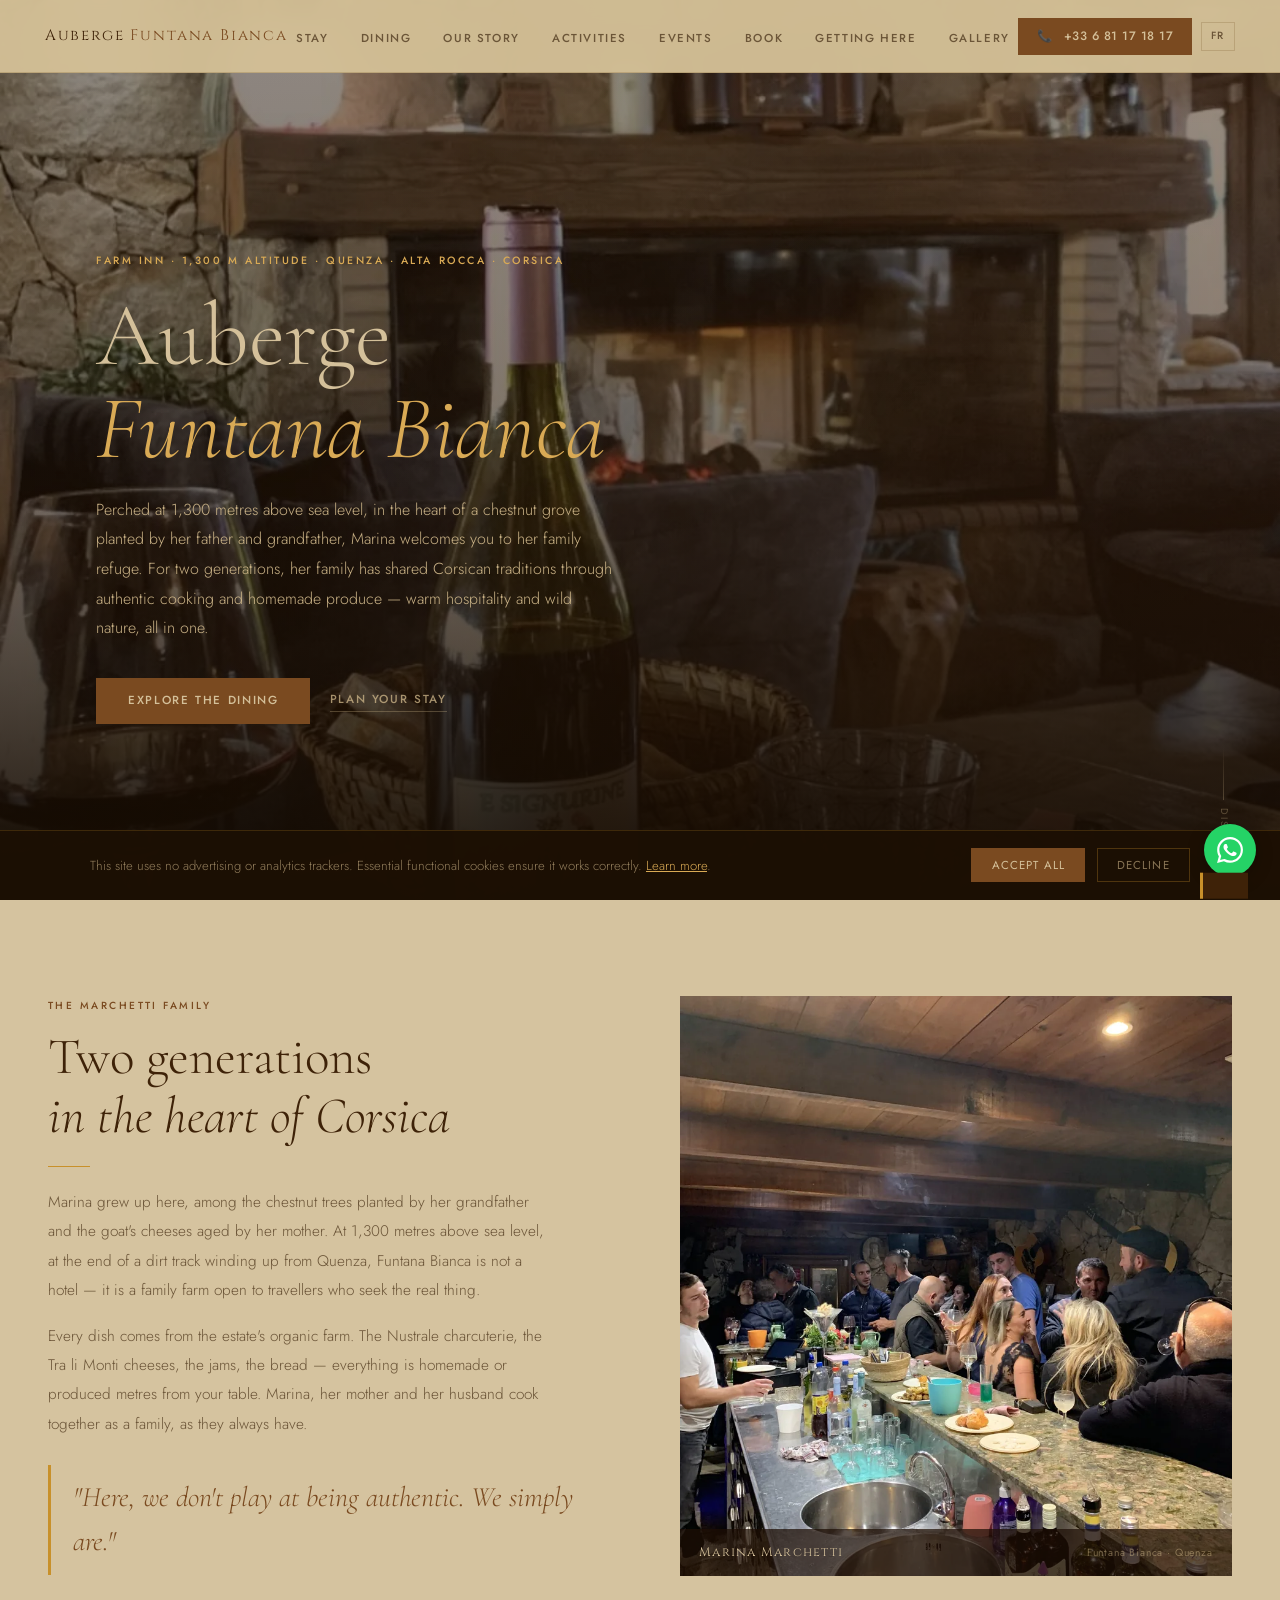
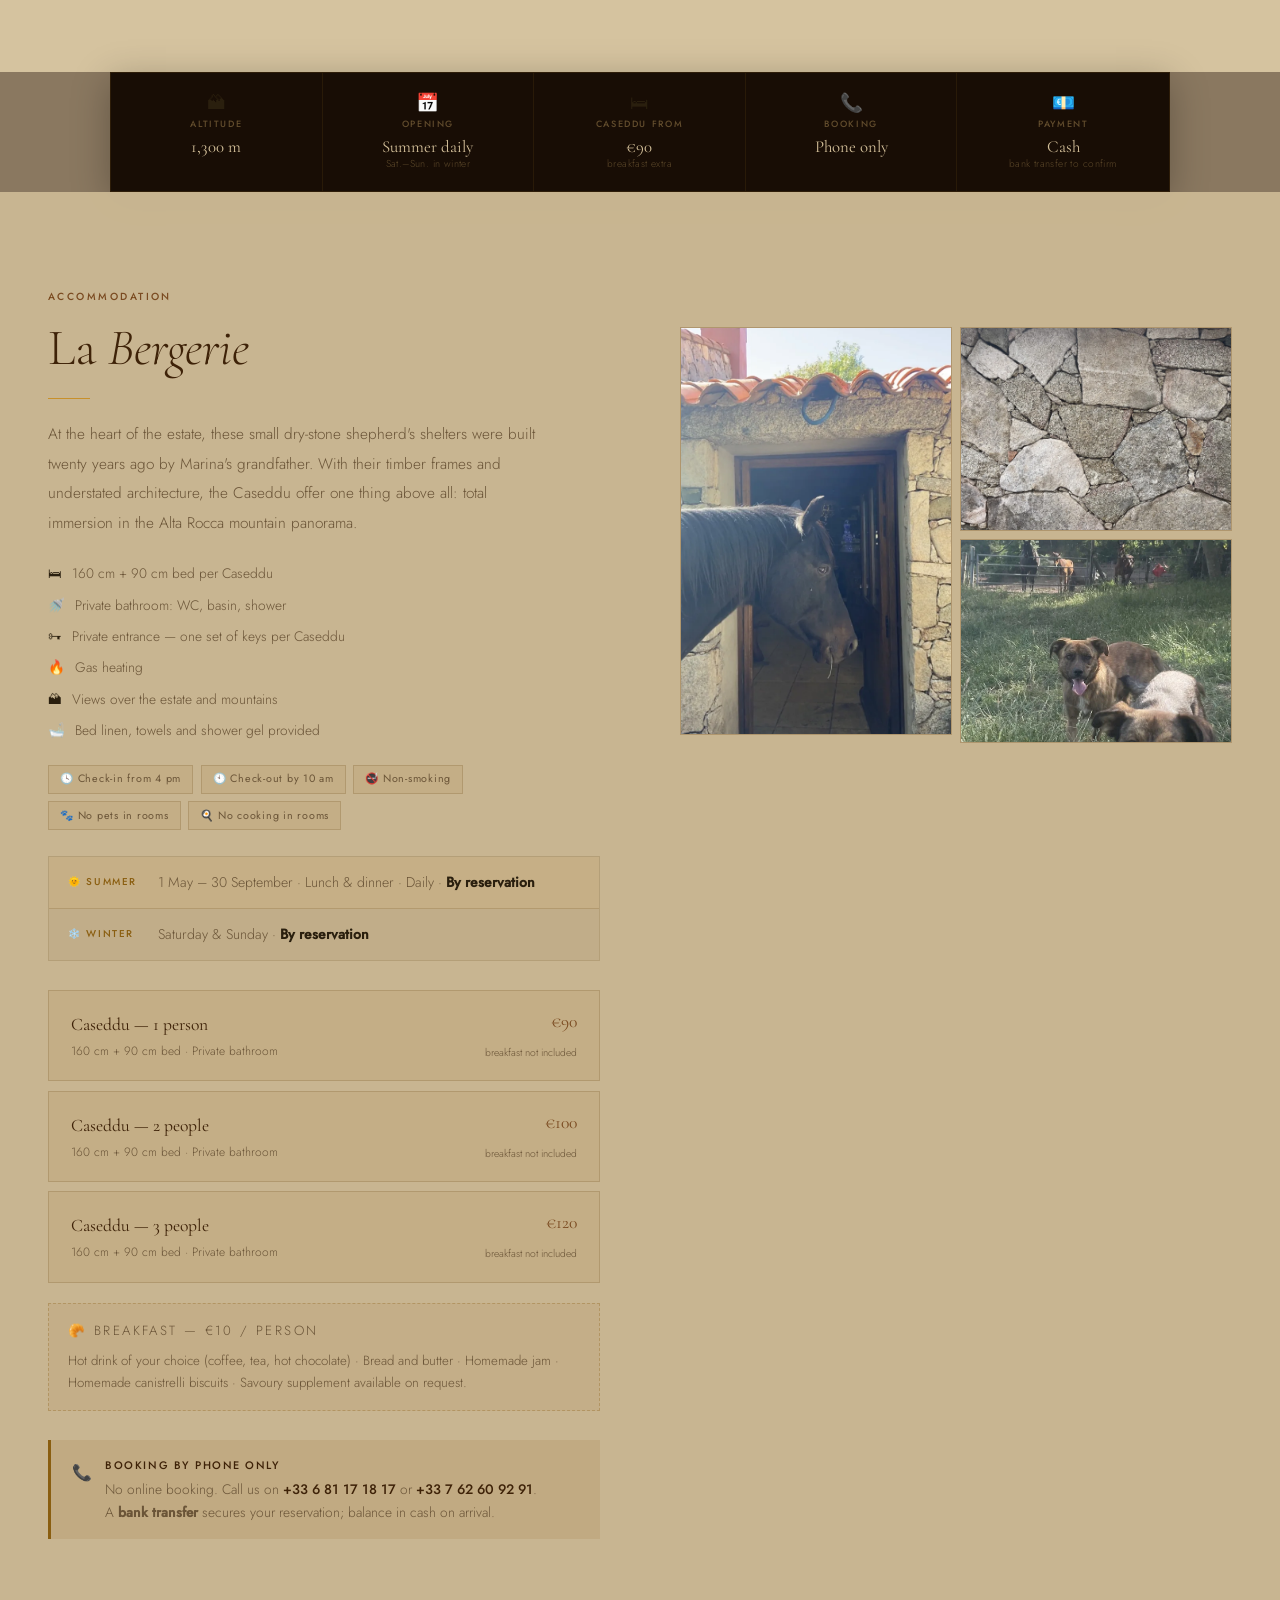
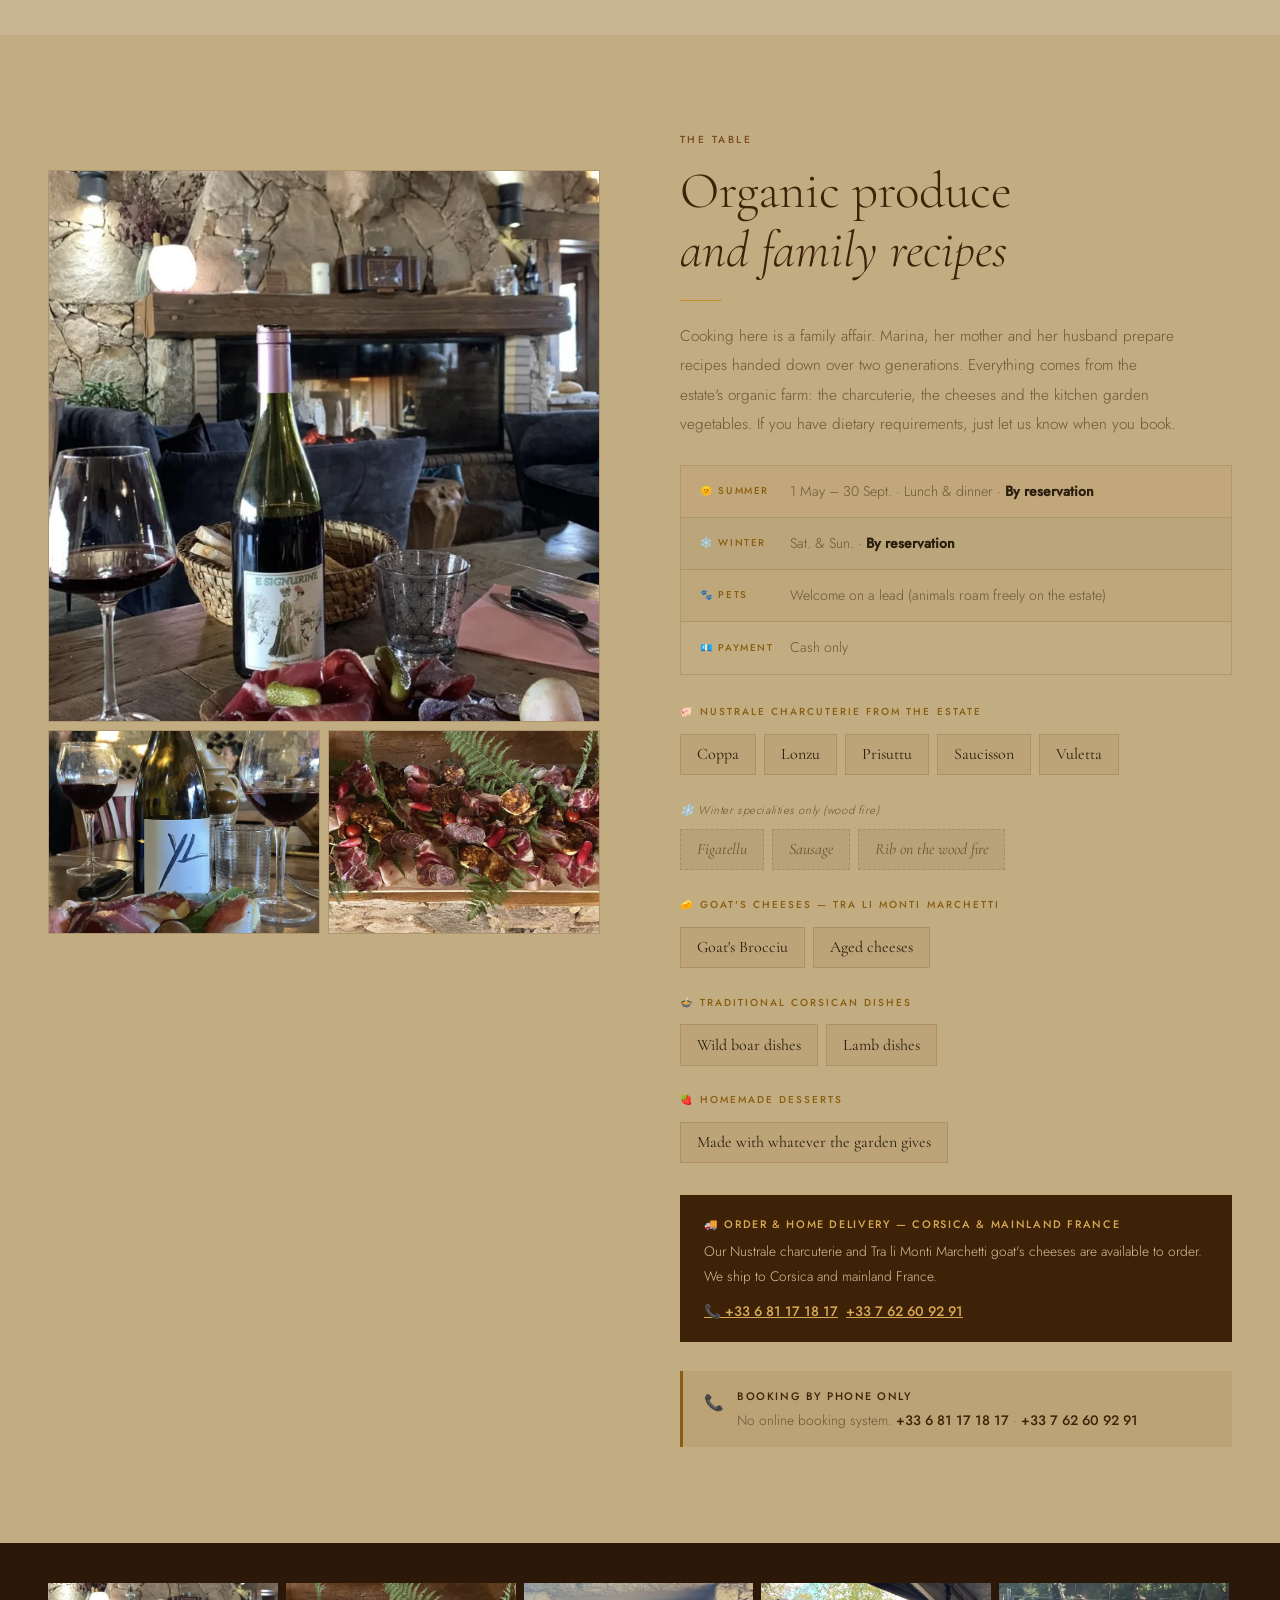
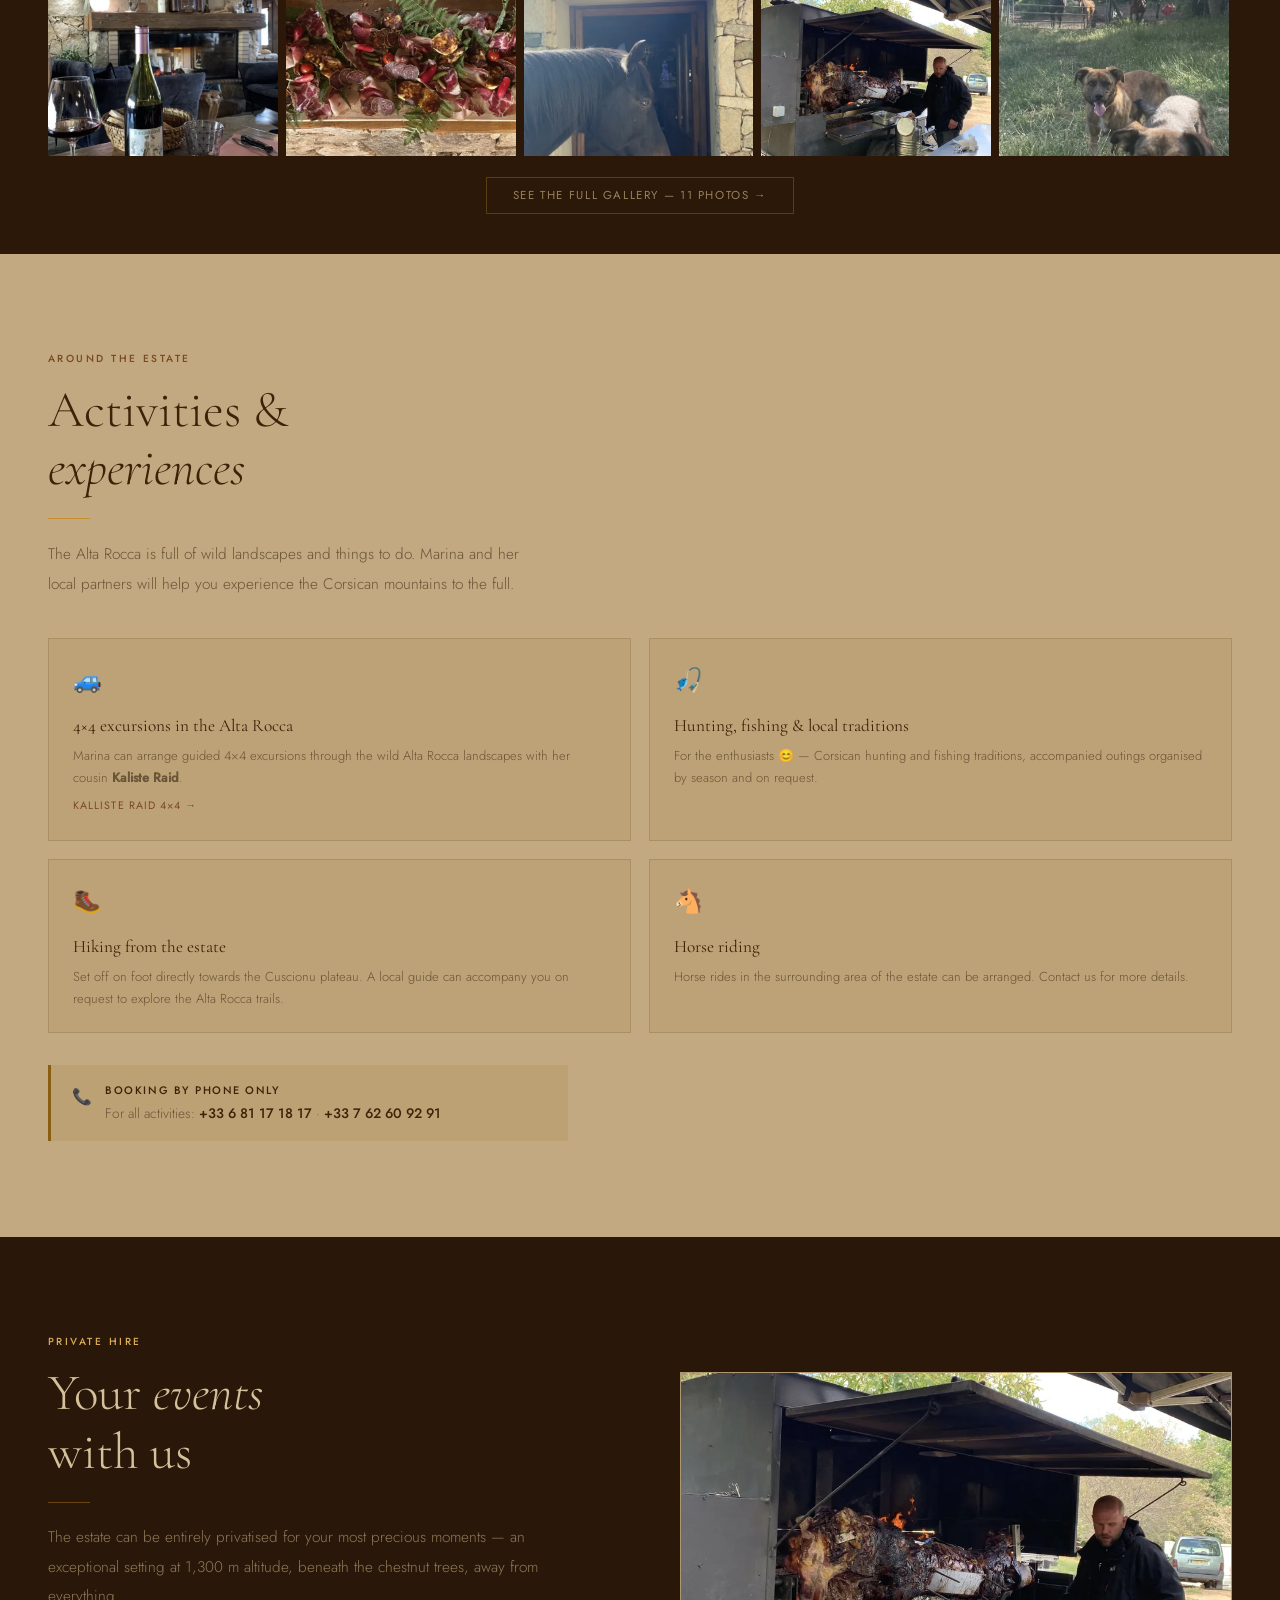
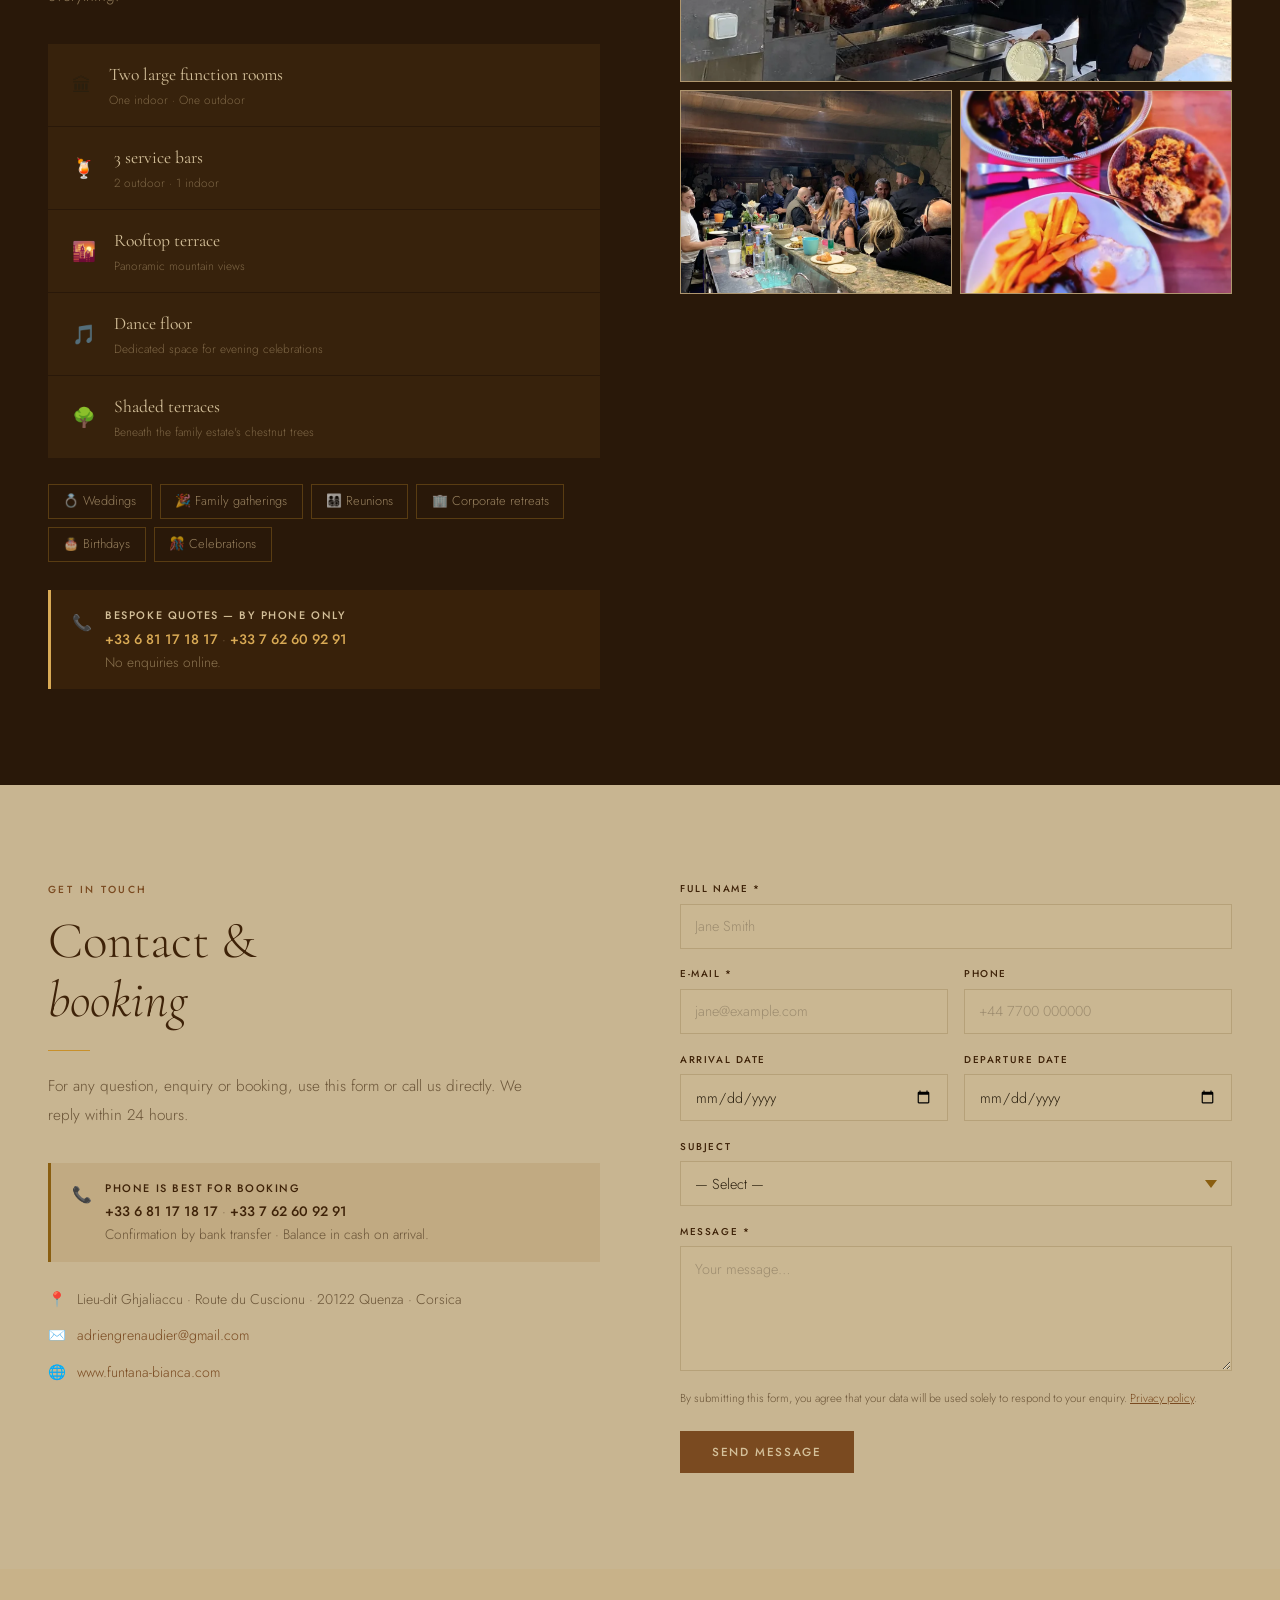
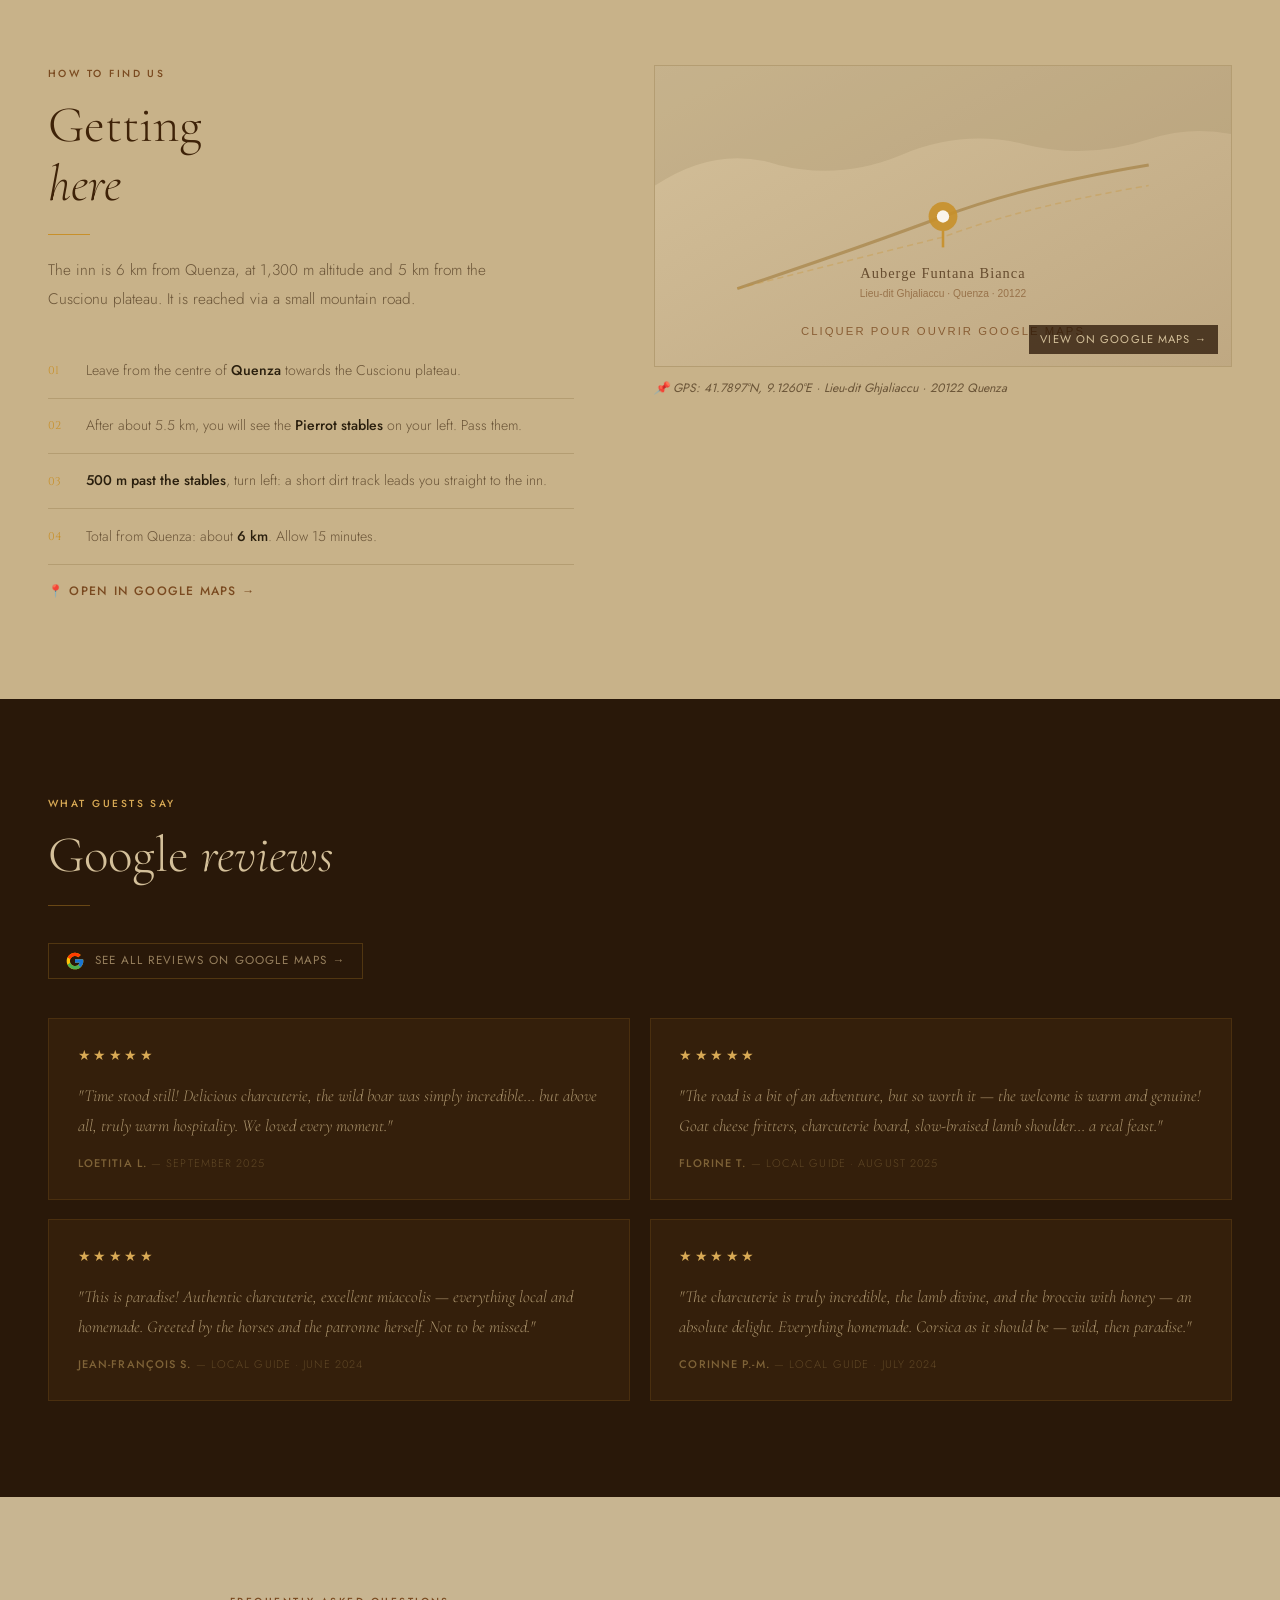
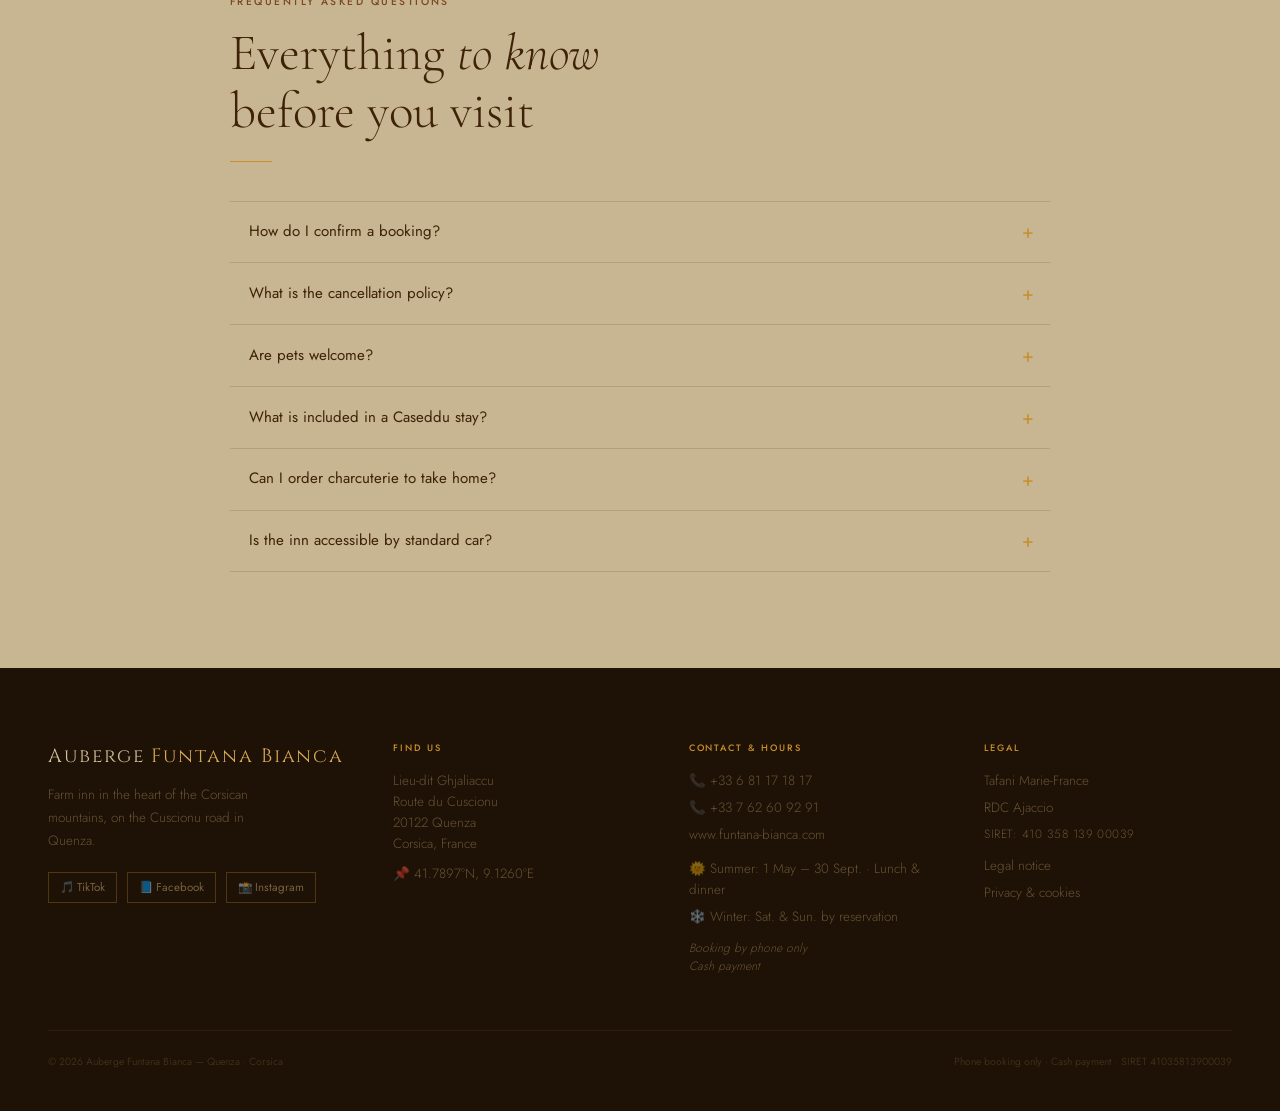
==== en/index.html @ c4e2faea "Add English version of the site (/en/) with lang switcher and hreflang - Create en/index.html: full " ====
<!DOCTYPE html>
<html lang="en">
<head>
  <meta charset="UTF-8">
  <meta name="viewport" content="width=device-width, initial-scale=1.0">

  <title>Auberge Funtana Bianca — Farm Inn in Quenza, Corsica (Alta Rocca)</title>
  <meta name="description" content="Funtana Bianca farm inn in Quenza, southern Corsica. Guest rooms (Caseddu) at 1,300 m altitude, traditional Corsican family dining, Nustrale charcuterie, goat's milk cheeses, private events. Book: +33 6 81 17 18 17.">
  <meta name="robots" content="index, follow">
  <link rel="canonical" href="https://www.funtana-bianca.com/en/">

  <link rel="alternate" hreflang="fr" href="https://www.funtana-bianca.com/">
  <link rel="alternate" hreflang="en" href="https://www.funtana-bianca.com/en/">
  <link rel="alternate" hreflang="x-default" href="https://www.funtana-bianca.com/">

  <meta property="og:type" content="website">
  <meta property="og:url" content="https://www.funtana-bianca.com/en/">
  <meta property="og:title" content="Auberge Funtana Bianca — Farm Inn in Quenza, Corsica">
  <meta property="og:description" content="At 1,300 m altitude, in the heart of the Alta Rocca. Family dining, Caseddu rooms, Nustrale charcuterie, private events.">
  <meta property="og:image" content="https://www.funtana-bianca.com/assets/img/og-image.webp">
  <meta property="og:locale" content="en_GB">
  <meta property="og:site_name" content="Auberge Funtana Bianca">

  <meta name="twitter:card" content="summary_large_image">
  <meta name="twitter:title" content="Auberge Funtana Bianca — Farm Inn in Quenza, Corsica">
  <meta name="twitter:description" content="At 1,300 m altitude, in the heart of the Alta Rocca. Family dining, Caseddu rooms, Nustrale charcuterie, private events.">
  <meta name="twitter:image" content="https://www.funtana-bianca.com/assets/img/og-image.webp">

  <link rel="icon" type="image/svg+xml" href="../favicon.svg">
  <link rel="stylesheet" href="../css/style.css">

  <script type="application/ld+json">
  {
    "@context": "https://schema.org",
    "@type": ["FoodEstablishment", "LodgingBusiness"],
    "name": "Auberge Funtana Bianca",
    "alternateName": "Funtana Bianca Farm Inn",
    "description": "Family farm inn at 1,300 m altitude in the heart of the Alta Rocca chestnut forest in Corsica. Guest rooms (Caseddu), traditional Corsican dining, Nustrale charcuterie and goat's milk cheeses, private events.",
    "url": "https://www.funtana-bianca.com",
    "telephone": "+33681171817",
    "address": {
      "@type": "PostalAddress",
      "streetAddress": "Lieu-dit Ghjaliaccu, Route du Cuscionu",
      "addressLocality": "Quenza",
      "postalCode": "20122",
      "addressRegion": "Corse-du-Sud",
      "addressCountry": "FR"
    },
    "geo": {
      "@type": "GeoCoordinates",
      "latitude": 41.789676,
      "longitude": 9.126039
    },
    "openingHoursSpecification": [
      {
        "@type": "OpeningHoursSpecification",
        "dayOfWeek": ["Monday","Tuesday","Wednesday","Thursday","Friday","Saturday","Sunday"],
        "validFrom": "2026-05-01",
        "validThrough": "2026-09-30",
        "opens": "12:00",
        "closes": "22:00"
      },
      {
        "@type": "OpeningHoursSpecification",
        "dayOfWeek": ["Saturday","Sunday"],
        "validFrom": "2026-10-01",
        "validThrough": "2027-04-30",
        "opens": "12:00",
        "closes": "22:00"
      }
    ],
    "servesCuisine": "Traditional Corsican cuisine",
    "priceRange": "€€",
    "currenciesAccepted": "EUR",
    "paymentAccepted": "Cash",
    "sameAs": [
      "https://www.facebook.com/auberge.funtanabianca.7",
      "https://www.instagram.com/polimarinamarchetti",
      "https://www.tiktok.com/@petiteblind"
    ]
  }
  </script>
</head>
<body>

<!-- ════ COOKIE BANNER ════ -->
<div id="cookie-banner" class="cookie-banner" role="dialog" aria-label="Cookie settings" aria-live="polite">
  <div class="cookie-inner">
    <p class="cookie-text">This site uses no advertising or analytics trackers. Essential functional cookies ensure it works correctly. <a href="../confidentialite.html">Learn more</a>.</p>
    <div class="cookie-btns">
      <button class="cookie-btn-accept" onclick="cookieConsent('accept')">Accept all</button>
      <button class="cookie-btn-refuse" onclick="cookieConsent('refuse')">Decline</button>
    </div>
  </div>
</div>

<!-- ════ NAV ════ -->
<nav id="main-nav">
  <a href="#" class="nav-logo">Auberge <span>Funtana Bianca</span></a>
  <ul class="nav-links" id="nav-menu">
    <li><a href="#bergerie">Stay</a></li>
    <li><a href="#restauration">Dining</a></li>
    <li><a href="#histoire">Our Story</a></li>
    <li><a href="#services">Activities</a></li>
    <li><a href="#evenements">Events</a></li>
    <li><a href="#reservation">Book</a></li>
    <li><a href="#acces">Getting Here</a></li>
    <li><a href="#" onclick="openGalerie();return false;" id="nav-galerie-link">Gallery</a></li>
  </ul>
  <a href="tel:+33681171817" class="nav-phone">📞&nbsp;<span class="nav-phone-num">+33 6 81 17 18 17</span></a>
  <a href="/" class="nav-lang" lang="fr">FR</a>
  <button class="nav-burger" id="nav-burger" aria-label="Menu" aria-expanded="false" aria-controls="nav-menu">
    <span></span><span></span><span></span>
  </button>
</nav>

<!-- ════ HERO ════ -->
<section class="hero" id="hero">
  <div class="hero-bg">
    <img src="../assets/img/hero.webp"
         alt="Auberge Funtana Bianca — Alta Rocca mountain view, Quenza, Corsica"
         width="1920" height="1080" loading="eager" fetchpriority="high">
  </div>
  <div class="hero-overlay"></div>
  <div class="hero-content">
    <p class="hero-tag">Farm Inn · 1,300 m altitude · Quenza · Alta Rocca · Corsica</p>
    <h1 class="hero-title">Auberge<br><em>Funtana Bianca</em></h1>
    <p class="hero-sub">Perched at 1,300 metres above sea level, in the heart of a chestnut grove planted by her father and grandfather, Marina welcomes you to her family refuge. For two generations, her family has shared Corsican traditions through authentic cooking and homemade produce — warm hospitality and wild nature, all in one.</p>
    <div class="hero-actions">
      <a href="#restauration" class="btn-primary">Explore the dining</a>
      <a href="#bergerie" class="btn-ghost">Plan your stay</a>
    </div>
  </div>
  <div class="hero-scroll">Discover</div>
</section>

<!-- ════ HISTOIRE ════ -->
<section id="histoire">
  <div class="histoire-inner reveal">
    <div class="histoire-text">
      <p class="section-eyebrow">The Marchetti Family</p>
      <h2 class="section-title">Two generations<br><em>in the heart of Corsica</em></h2>
      <div class="divider"></div>
      <p class="section-body">Marina grew up here, among the chestnut trees planted by her grandfather and the goat's cheeses aged by her mother. At 1,300 metres above sea level, at the end of a dirt track winding up from Quenza, Funtana Bianca is not a hotel — it is a family farm open to travellers who seek the real thing.</p>
      <p class="section-body" style="margin-top:1rem;">Every dish comes from the estate's organic farm. The Nustrale charcuterie, the Tra li Monti cheeses, the jams, the bread — everything is homemade or produced metres from your table. Marina, her mother and her husband cook together as a family, as they always have.</p>
      <blockquote class="histoire-quote">
        "Here, we don't play at being authentic. We simply are."
      </blockquote>
    </div>
    <div class="histoire-img reveal" style="transition-delay:0.14s">
      <img src="../assets/img/evenements-2.webp"
           alt="Marina and the team at Funtana Bianca — family farm inn in Quenza, Corsica"
           width="560" height="640" loading="lazy">
      <div class="histoire-img-label">
        <span>Marina Marchetti</span>
        <small>Funtana Bianca · Quenza</small>
      </div>
    </div>
  </div>
</section>

<!-- INFO BAR -->
<div class="info-bar" role="region" aria-label="Key information">
  <div class="info-bar-item">
    <span class="ib-icon">🏔</span>
    <span class="ib-label">Altitude</span>
    <span class="ib-value">1,300 m</span>
  </div>
  <div class="info-bar-item">
    <span class="ib-icon">📅</span>
    <span class="ib-label">Opening</span>
    <span class="ib-value">Summer daily<small>Sat.–Sun. in winter</small></span>
  </div>
  <div class="info-bar-item">
    <span class="ib-icon">🛏</span>
    <span class="ib-label">Caseddu from</span>
    <span class="ib-value">€90<small>breakfast extra</small></span>
  </div>
  <div class="info-bar-item">
    <span class="ib-icon">📞</span>
    <span class="ib-label">Booking</span>
    <span class="ib-value">Phone only</span>
  </div>
  <div class="info-bar-item">
    <span class="ib-icon">💶</span>
    <span class="ib-label">Payment</span>
    <span class="ib-value">Cash<small>bank transfer to confirm</small></span>
  </div>
</div>

<!-- ════ BERGERIE ════ -->
<section id="bergerie">
  <div class="split">
    <div class="reveal">
      <p class="section-eyebrow">Accommodation</p>
      <h2 class="section-title">La <em>Bergerie</em></h2>
      <div class="divider"></div>
      <p class="section-body">At the heart of the estate, these small dry-stone shepherd's shelters were built twenty years ago by Marina's grandfather. With their timber frames and understated architecture, the Caseddu offer one thing above all: total immersion in the Alta Rocca mountain panorama.</p>

      <div class="infos-ch">
        <div class="ic-row"><span class="ic-ico">🛏</span><span class="ic-txt">160 cm + 90 cm bed per Caseddu</span></div>
        <div class="ic-row"><span class="ic-ico">🚿</span><span class="ic-txt">Private bathroom: WC, basin, shower</span></div>
        <div class="ic-row"><span class="ic-ico">🗝</span><span class="ic-txt">Private entrance — one set of keys per Caseddu</span></div>
        <div class="ic-row"><span class="ic-ico">🔥</span><span class="ic-txt">Gas heating</span></div>
        <div class="ic-row"><span class="ic-ico">🏔</span><span class="ic-txt">Views over the estate and mountains</span></div>
        <div class="ic-row"><span class="ic-ico">🛁</span><span class="ic-txt">Bed linen, towels and shower gel provided</span></div>
      </div>

      <div class="rules">
        <span class="rule-tag">🕓 Check-in from 4 pm</span>
        <span class="rule-tag">🕙 Check-out by 10 am</span>
        <span class="rule-tag">🚭 Non-smoking</span>
        <span class="rule-tag">🐾 No pets in rooms</span>
        <span class="rule-tag">🍳 No cooking in rooms</span>
      </div>

      <div class="horaires-box">
        <div class="horaires-row h-ete">
          <span class="horaires-saison">🌞 Summer</span>
          <span class="horaires-detail">1 May – 30 September · Lunch &amp; dinner · Daily · <strong style="color:var(--text)">By reservation</strong></span>
        </div>
        <div class="horaires-row h-hiv">
          <span class="horaires-saison">❄️ Winter</span>
          <span class="horaires-detail">Saturday &amp; Sunday · <strong style="color:var(--text)">By reservation</strong></span>
        </div>
      </div>

      <div class="room-list">
        <div class="room-card">
          <div><p class="room-name">Caseddu — 1 person</p><p class="room-desc">160 cm + 90 cm bed · Private bathroom</p></div>
          <div class="room-price"><strong>€90</strong><small>breakfast not included</small></div>
        </div>
        <div class="room-card">
          <div><p class="room-name">Caseddu — 2 people</p><p class="room-desc">160 cm + 90 cm bed · Private bathroom</p></div>
          <div class="room-price"><strong>€100</strong><small>breakfast not included</small></div>
        </div>
        <div class="room-card">
          <div><p class="room-name">Caseddu — 3 people</p><p class="room-desc">160 cm + 90 cm bed · Private bathroom</p></div>
          <div class="room-price"><strong>€120</strong><small>breakfast not included</small></div>
        </div>
      </div>

      <div class="ptit-dej">
        <p class="ptit-dej-title">🥐 Breakfast — €10 / person</p>
        <p>Hot drink of your choice (coffee, tea, hot chocolate) · Bread and butter · Homemade jam · Homemade canistrelli biscuits · Savoury supplement available on request.</p>
      </div>

      <div class="phone-note">
        <div class="pn-ico">📞</div>
        <div>
          <p class="pn-title">Booking by phone only</p>
          <p class="pn-sub">No online booking. Call us on <a href="tel:+33681171817">+33 6 81 17 18 17</a> or <a href="tel:+33762609291">+33 7 62 60 92 91</a>.<br>A <strong>bank transfer</strong> secures your reservation; balance in cash on arrival.</p>
        </div>
      </div>
    </div>

    <div class="reveal" style="transition-delay:0.14s">
      <div class="photo-grid pg2">
        <div class="photo-slot tall" style="grid-row:span 2">
          <img src="../assets/img/bergerie-1.webp"
               alt="Caseddu — dry-stone shepherd's shelter at Auberge Funtana Bianca, Quenza"
               width="400" height="600" loading="lazy">
        </div>
        <div class="photo-slot">
          <img src="../assets/img/bergerie-2.webp"
               alt="Caseddu interior — room with mountain views, Funtana Bianca"
               width="400" height="300" loading="lazy">
        </div>
        <div class="photo-slot">
          <img src="../assets/img/bergerie-3.webp"
               alt="Alta Rocca panoramic view from the bergerie terrace"
               width="400" height="300" loading="lazy">
        </div>
      </div>
    </div>
  </div>
</section>

<!-- ════ RESTAURATION ════ -->
<section id="restauration">
  <div class="split">
    <div class="reveal">
      <div class="photo-grid pg2">
        <div class="photo-slot sq" style="grid-column:1/-1;">
          <img src="../assets/img/restauration-1.webp"
               alt="Table set on the terrace — Auberge Funtana Bianca, Quenza, Corsica"
               width="800" height="800" loading="lazy">
        </div>
        <div class="photo-slot">
          <img src="../assets/img/restauration-2.webp"
               alt="Traditional Corsican dish prepared by Marina — Funtana Bianca"
               width="400" height="300" loading="lazy">
        </div>
        <div class="photo-slot">
          <img src="../assets/img/restauration-3.webp"
               alt="Nustrale charcuterie and Tra li Monti Marchetti goat's cheeses"
               width="400" height="300" loading="lazy">
        </div>
      </div>
    </div>

    <div class="reveal" style="transition-delay:0.14s">
      <p class="section-eyebrow">The Table</p>
      <h2 class="section-title">Organic produce<br><em>and family recipes</em></h2>
      <div class="divider"></div>
      <p class="section-body">Cooking here is a family affair. Marina, her mother and her husband prepare recipes handed down over two generations. Everything comes from the estate's organic farm: the charcuterie, the cheeses and the kitchen garden vegetables. If you have dietary requirements, just let us know when you book.</p>

      <div class="horaires-box" style="margin-top:1.6rem;">
        <div class="horaires-row h-ete">
          <span class="horaires-saison">🌞 Summer</span>
          <span class="horaires-detail">1 May – 30 Sept. · Lunch &amp; dinner · <strong style="color:var(--text)">By reservation</strong></span>
        </div>
        <div class="horaires-row h-hiv">
          <span class="horaires-saison">❄️ Winter</span>
          <span class="horaires-detail">Sat. &amp; Sun. · <strong style="color:var(--text)">By reservation</strong></span>
        </div>
        <div class="horaires-row h-anim">
          <span class="horaires-saison">🐾 Pets</span>
          <span class="horaires-detail">Welcome on a lead (animals roam freely on the estate)</span>
        </div>
        <div class="horaires-row">
          <span class="horaires-saison">💶 Payment</span>
          <span class="horaires-detail">Cash only</span>
        </div>
      </div>

      <div class="pelmel">
        <p class="pelmel-title">🐖 Nustrale charcuterie from the estate</p>
        <div class="pelmel-tags">
          <span class="ptag">Coppa</span><span class="ptag">Lonzu</span><span class="ptag">Prisuttu</span><span class="ptag">Saucisson</span><span class="ptag">Vuletta</span>
        </div>
        <p class="winter-note">❄️ Winter specialities only (wood fire)</p>
        <div class="pelmel-tags">
          <span class="ptag winter">Figatellu</span><span class="ptag winter">Sausage</span><span class="ptag winter">Rib on the wood fire</span>
        </div>
        <p class="pelmel-title">🧀 Goat's cheeses — Tra li Monti Marchetti</p>
        <div class="pelmel-tags">
          <span class="ptag">Goat's Brocciu</span><span class="ptag">Aged cheeses</span>
        </div>
        <p class="pelmel-title">🍲 Traditional Corsican dishes</p>
        <div class="pelmel-tags">
          <span class="ptag">Wild boar dishes</span><span class="ptag">Lamb dishes</span>
        </div>
        <p class="pelmel-title">🍓 Homemade desserts</p>
        <div class="pelmel-tags">
          <span class="ptag">Made with whatever the garden gives</span>
        </div>
      </div>

      <div class="commande-box">
        <strong>🚚 Order &amp; home delivery — Corsica &amp; mainland France</strong>
        <p>Our Nustrale charcuterie and Tra li Monti Marchetti goat's cheeses are available to order. We ship to Corsica and mainland France.</p>
        <p style="margin-top:0.7rem;"><a href="tel:+33681171817" style="color:var(--ocre-light);font-weight:500;">📞 +33 6 81 17 18 17</a>&nbsp;&nbsp;<a href="tel:+33762609291" style="color:var(--ocre-light);font-weight:500;">+33 7 62 60 92 91</a></p>
      </div>

      <div class="phone-note">
        <div class="pn-ico">📞</div>
        <div>
          <p class="pn-title">Booking by phone only</p>
          <p class="pn-sub">No online booking system. <a href="tel:+33681171817">+33 6 81 17 18 17</a> · <a href="tel:+33762609291">+33 7 62 60 92 91</a></p>
        </div>
      </div>
    </div>
  </div>
</section>

<!-- ════ GALERIE STRIP ════ -->
<div class="galerie-strip-wrap reveal">
  <div class="galerie-strip" id="galerie-strip">
    <div class="gs-item" onclick="openGalerieAt(0)"><img src="../assets/img/galerie/gal-01.webp" alt="Corsican charcuterie and red wine by the fireplace" loading="lazy"></div>
    <div class="gs-item" onclick="openGalerieAt(4)"><img src="../assets/img/galerie/gal-05.webp" alt="Corsican charcuterie board" loading="lazy"></div>
    <div class="gs-item" onclick="openGalerieAt(1)"><img src="../assets/img/galerie/gal-02.webp" alt="Horse at the entrance of the stone bergerie" loading="lazy"></div>
    <div class="gs-item" onclick="openGalerieAt(9)"><img src="../assets/img/galerie/gal-10.webp" alt="Spit-roast pig for an evening event" loading="lazy"></div>
    <div class="gs-item" onclick="openGalerieAt(6)"><img src="../assets/img/galerie/gal-07.webp" alt="Dogs and horses in the estate's pastures" loading="lazy"></div>
  </div>
  <button class="gs-cta" onclick="openGalerie()">See the full gallery — 11 photos →</button>
</div>

<!-- ════ SERVICES ════ -->
<section id="services">
  <div class="reveal">
    <p class="section-eyebrow">Around the estate</p>
    <h2 class="section-title">Activities &amp;<br><em>experiences</em></h2>
    <div class="divider"></div>
    <p class="section-body">The Alta Rocca is full of wild landscapes and things to do. Marina and her local partners will help you experience the Corsican mountains to the full.</p>
  </div>

  <div class="services-grid reveal" style="transition-delay:0.12s;">
    <div class="service-card">
      <div class="sc-ico">🚙</div>
      <p class="sc-name">4×4 excursions in the Alta Rocca</p>
      <p class="sc-desc">Marina can arrange guided 4×4 excursions through the wild Alta Rocca landscapes with her cousin <strong>Kaliste Raid</strong>.</p>
      <a href="https://www.kallisteraid4x4.com/" target="_blank" rel="noopener noreferrer" class="sc-link">Kalliste Raid 4×4 →</a>
    </div>
    <div class="service-card">
      <div class="sc-ico">🎣</div>
      <p class="sc-name">Hunting, fishing &amp; local traditions</p>
      <p class="sc-desc">For the enthusiasts 😊 — Corsican hunting and fishing traditions, accompanied outings organised by season and on request.</p>
    </div>
    <div class="service-card">
      <div class="sc-ico">🥾</div>
      <p class="sc-name">Hiking from the estate</p>
      <p class="sc-desc">Set off on foot directly towards the Cuscionu plateau. A local guide can accompany you on request to explore the Alta Rocca trails.</p>
    </div>
    <div class="service-card">
      <div class="sc-ico">🐴</div>
      <p class="sc-name">Horse riding</p>
      <p class="sc-desc">Horse rides in the surrounding area of the estate can be arranged. Contact us for more details.</p>
    </div>
  </div>

  <div class="phone-note reveal" style="max-width:520px; margin-top:2rem; transition-delay:0.2s;">
    <div class="pn-ico">📞</div>
    <div>
      <p class="pn-title">Booking by phone only</p>
      <p class="pn-sub">For all activities: <a href="tel:+33681171817">+33 6 81 17 18 17</a> · <a href="tel:+33762609291">+33 7 62 60 92 91</a></p>
    </div>
  </div>
</section>

<!-- ════ ÉVÉNEMENTS ════ -->
<section id="evenements">
  <div class="split">
    <div class="reveal">
      <p class="section-eyebrow">Private hire</p>
      <h2 class="section-title">Your <em>events</em><br>with us</h2>
      <div class="divider"></div>
      <p class="section-body">The estate can be entirely privatised for your most precious moments — an exceptional setting at 1,300 m altitude, beneath the chestnut trees, away from everything.</p>

      <div class="infra-list">
        <div class="infra-item"><div class="infra-ico">🏛</div><div><p class="infra-name">Two large function rooms</p><p class="infra-sub">One indoor · One outdoor</p></div></div>
        <div class="infra-item"><div class="infra-ico">🍹</div><div><p class="infra-name">3 service bars</p><p class="infra-sub">2 outdoor · 1 indoor</p></div></div>
        <div class="infra-item"><div class="infra-ico">🌇</div><div><p class="infra-name">Rooftop terrace</p><p class="infra-sub">Panoramic mountain views</p></div></div>
        <div class="infra-item"><div class="infra-ico">🎵</div><div><p class="infra-name">Dance floor</p><p class="infra-sub">Dedicated space for evening celebrations</p></div></div>
        <div class="infra-item"><div class="infra-ico">🌳</div><div><p class="infra-name">Shaded terraces</p><p class="infra-sub">Beneath the family estate's chestnut trees</p></div></div>
      </div>

      <div class="et-tags">
        <span class="et-tag">💍 Weddings</span><span class="et-tag">🎉 Family gatherings</span>
        <span class="et-tag">👨‍👩‍👧‍👦 Reunions</span><span class="et-tag">🏢 Corporate retreats</span>
        <span class="et-tag">🎂 Birthdays</span><span class="et-tag">🎊 Celebrations</span>
      </div>

      <div class="phone-note pn-dark" style="margin-top:1.8rem;">
        <div class="pn-ico">📞</div>
        <div>
          <p class="pn-title">Bespoke quotes — by phone only</p>
          <p class="pn-sub"><a href="tel:+33681171817">+33 6 81 17 18 17</a> · <a href="tel:+33762609291">+33 7 62 60 92 91</a><br>No enquiries online.</p>
        </div>
      </div>
    </div>

    <div class="reveal" style="transition-delay:0.14s">
      <div class="photo-grid pg2">
        <div class="photo-slot wide" style="grid-column:1/-1;aspect-ratio:16/9;">
          <img src="../assets/img/evenements-1.webp"
               alt="Main event room at Auberge Funtana Bianca — weddings and celebrations in Corsica"
               width="800" height="450" loading="lazy">
        </div>
        <div class="photo-slot">
          <img src="../assets/img/evenements-2.webp"
               alt="Shaded terrace beneath the chestnut trees — Funtana Bianca estate"
               width="400" height="300" loading="lazy">
        </div>
        <div class="photo-slot">
          <img src="../assets/img/evenements-3.webp"
               alt="Indoor room available for private hire — Funtana Bianca"
               width="400" height="300" loading="lazy">
        </div>
      </div>
    </div>
  </div>
</section>

<!-- ════ RÉSERVATION / CONTACT ════ -->
<section id="reservation">
  <div class="split">
    <div class="reveal">
      <p class="section-eyebrow">Get in touch</p>
      <h2 class="section-title">Contact &amp;<br><em>booking</em></h2>
      <div class="divider"></div>
      <p class="section-body">For any question, enquiry or booking, use this form or call us directly. We reply within 24 hours.</p>

      <div class="phone-note" style="margin-top:2rem;">
        <div class="pn-ico">📞</div>
        <div>
          <p class="pn-title">Phone is best for booking</p>
          <p class="pn-sub"><a href="tel:+33681171817">+33 6 81 17 18 17</a> · <a href="tel:+33762609291">+33 7 62 60 92 91</a><br>Confirmation by bank transfer · Balance in cash on arrival.</p>
        </div>
      </div>

      <div class="contact-info">
        <div class="ci-row"><span class="ci-ico">📍</span><span>Lieu-dit Ghjaliaccu · Route du Cuscionu · 20122 Quenza · Corsica</span></div>
        <div class="ci-row"><span class="ci-ico">✉️</span><a href="mailto:adriengrenaudier@gmail.com">adriengrenaudier@gmail.com</a></div>
        <div class="ci-row"><span class="ci-ico">🌐</span><a href="https://www.funtana-bianca.com" target="_blank" rel="noopener">www.funtana-bianca.com</a></div>
      </div>
    </div>

    <div class="reveal" style="transition-delay:0.14s">
      <form id="contact-form" class="contact-form"
            action="https://api.web3forms.com/submit" method="POST" novalidate>

        <input type="hidden" name="access_key" value="c1562cc0-a13b-4796-84f8-03123cccca61">
        <input type="hidden" name="subject" value="New enquiry — Auberge Funtana Bianca">
        <input type="hidden" name="from_name" value="Funtana Bianca Website (EN)">
        <input type="hidden" name="redirect" value="false">
        <input type="checkbox" name="botcheck" style="display:none" tabindex="-1" autocomplete="off">

        <div class="form-row">
          <label for="f-nom">Full name *</label>
          <input type="text" id="f-nom" name="name" required minlength="2" autocomplete="name" placeholder="Jane Smith">
        </div>

        <div class="form-row-2">
          <div class="form-row">
            <label for="f-email">E-mail *</label>
            <input type="email" id="f-email" name="email" required autocomplete="email" placeholder="jane@example.com">
          </div>
          <div class="form-row">
            <label for="f-tel">Phone</label>
            <input type="tel" id="f-tel" name="phone" autocomplete="tel" placeholder="+44 7700 000000">
          </div>
        </div>

        <div class="form-row-2">
          <div class="form-row">
            <label for="f-arrivee">Arrival date</label>
            <input type="date" id="f-arrivee" name="date_arrivee">
          </div>
          <div class="form-row">
            <label for="f-depart">Departure date</label>
            <input type="date" id="f-depart" name="date_depart">
          </div>
        </div>

        <div class="form-row">
          <label for="f-objet">Subject</label>
          <select id="f-objet" name="objet">
            <option value="">— Select —</option>
            <option value="Accommodation (Caseddu)">Accommodation (Caseddu)</option>
            <option value="Dining reservation">Dining reservation</option>
            <option value="Private event hire">Private event hire</option>
            <option value="Charcuterie / cheese order">Charcuterie / cheese order</option>
            <option value="Excursion / Activity">Excursion / Activity</option>
            <option value="Other enquiry">Other enquiry</option>
          </select>
        </div>

        <div class="form-row">
          <label for="f-msg">Message *</label>
          <textarea id="f-msg" name="message" required minlength="10" rows="5" placeholder="Your message…"></textarea>
        </div>

        <p class="form-rgpd">By submitting this form, you agree that your data will be used solely to respond to your enquiry. <a href="../confidentialite.html">Privacy policy</a>.</p>

        <button type="submit" class="btn-primary form-submit">Send message</button>

        <div id="form-success" class="form-feedback form-success" hidden>
          ✓ Your message has been sent! We will reply within 24 hours.
        </div>
        <div id="form-error" class="form-feedback form-error" hidden>
          ✗ Something went wrong. Please try again or call us directly.
        </div>
      </form>
    </div>
  </div>
</section>

<!-- ════ ACCÈS ════ -->
<section id="acces">
  <div class="acces-grid">
    <div class="reveal">
      <p class="section-eyebrow">How to find us</p>
      <h2 class="section-title">Getting<br><em>here</em></h2>
      <div class="divider"></div>
      <p class="section-body">The inn is 6 km from Quenza, at 1,300 m altitude and 5 km from the Cuscionu plateau. It is reached via a small mountain road.</p>
      <div class="route-steps">
        <div class="route-step"><span class="step-num">01</span><p class="step-txt">Leave from the centre of <strong>Quenza</strong> towards the Cuscionu plateau.</p></div>
        <div class="route-step"><span class="step-num">02</span><p class="step-txt">After about 5.5 km, you will see the <strong>Pierrot stables</strong> on your left. Pass them.</p></div>
        <div class="route-step"><span class="step-num">03</span><p class="step-txt"><strong>500 m past the stables</strong>, turn left: a short dirt track leads you straight to the inn.</p></div>
        <div class="route-step"><span class="step-num">04</span><p class="step-txt">Total from Quenza: about <strong>6 km</strong>. Allow 15 minutes.</p></div>
      </div>
      <a href="https://maps.google.com/?q=41.789676682927364,9.126039167968523" target="_blank" rel="noopener noreferrer" class="gps-link">📍 Open in Google Maps →</a>
    </div>
    <div class="reveal" style="transition-delay:0.14s">
      <a href="https://maps.google.com/?q=41.789676682927364,9.126039167968523"
         target="_blank" rel="noopener noreferrer"
         class="map-link"
         aria-label="View Auberge Funtana Bianca on Google Maps (opens in new tab)">
        <img class="map-img"
             src="../assets/img/carte-quenza.svg"
             alt="Location map — Auberge Funtana Bianca, Lieu-dit Ghjaliaccu, 20122 Quenza, Corsica"
             width="560" height="300" loading="lazy">
        <span class="map-overlay-label">View on Google Maps →</span>
      </a>
      <p style="font-size:0.76rem;color:var(--text-muted);margin-top:0.65rem;font-style:italic;">📌 GPS: 41.7897°N, 9.1260°E · Lieu-dit Ghjaliaccu · 20122 Quenza</p>
    </div>
  </div>
</section>

<!-- ════ REVIEWS ════ -->
<section id="temoignages">
  <div class="reveal">
    <p class="section-eyebrow">What guests say</p>
    <h2 class="section-title">Google <em>reviews</em></h2>
    <div class="divider"></div>
    <a href="https://www.google.com/maps/place/Funtana+Bianca" target="_blank" rel="noopener noreferrer" class="avis-google-badge">
      <svg width="20" height="20" viewBox="0 0 48 48" fill="none" xmlns="http://www.w3.org/2000/svg"><path d="M43.6 20.2H42V20H24v8h11.3C33.7 32.7 29.3 36 24 36c-6.6 0-12-5.4-12-12s5.4-12 12-12c3.1 0 5.8 1.1 7.9 3l5.7-5.7C34.1 6.3 29.3 4 24 4 12.9 4 4 12.9 4 24s8.9 20 20 20 20-8.9 20-20c0-1.3-.1-2.6-.4-3.8z" fill="#FFC107"/><path d="M6.3 14.7l6.6 4.8C14.5 16 19 12 24 12c3.1 0 5.8 1.1 7.9 3l5.7-5.7C34.1 6.3 29.3 4 24 4c-7.7 0-14.4 4.4-17.7 10.7z" fill="#FF3D00"/><path d="M24 44c5.2 0 9.9-1.9 13.5-5.1l-6.2-5.2C29.3 35.6 26.8 36 24 36c-5.3 0-9.7-3.3-11.4-8l-6.5 5C9.6 39.6 16.3 44 24 44z" fill="#4CAF50"/><path d="M43.6 20.2H42V20H24v8h11.3c-.8 2.2-2.2 4.1-4.1 5.5l6.2 5.2C41.2 35.8 44 30.3 44 24c0-1.3-.1-2.6-.4-3.8z" fill="#1976D2"/></svg>
      See all reviews on Google Maps →
    </a>
  </div>
  <div class="temoignages-grid reveal" style="transition-delay:0.1s">
    <div class="temoignage-card">
      <div class="tc-stars">★★★★★</div>
      <p class="tc-text">"Time stood still! Delicious charcuterie, the wild boar was simply incredible... but above all, truly warm hospitality. We loved every moment."</p>
      <p class="tc-author">Loetitia L. <span>— September 2025</span></p>
    </div>
    <div class="temoignage-card">
      <div class="tc-stars">★★★★★</div>
      <p class="tc-text">"The road is a bit of an adventure, but so worth it — the welcome is warm and genuine! Goat cheese fritters, charcuterie board, slow-braised lamb shoulder... a real feast."</p>
      <p class="tc-author">Florine T. <span>— Local Guide · August 2025</span></p>
    </div>
    <div class="temoignage-card">
      <div class="tc-stars">★★★★★</div>
      <p class="tc-text">"This is paradise! Authentic charcuterie, excellent miaccolis — everything local and homemade. Greeted by the horses and the patronne herself. Not to be missed."</p>
      <p class="tc-author">Jean-François S. <span>— Local Guide · June 2024</span></p>
    </div>
    <div class="temoignage-card">
      <div class="tc-stars">★★★★★</div>
      <p class="tc-text">"The charcuterie is truly incredible, the lamb divine, and the brocciu with honey — an absolute delight. Everything homemade. Corsica as it should be — wild, then paradise."</p>
      <p class="tc-author">Corinne P.-M. <span>— Local Guide · July 2024</span></p>
    </div>
  </div>
</section>

<!-- ════ FAQ ════ -->
<section id="faq">
  <div class="faq-inner">
    <div class="reveal">
      <p class="section-eyebrow">Frequently asked questions</p>
      <h2 class="section-title">Everything <em>to know</em><br>before you visit</h2>
      <div class="divider"></div>
    </div>
    <div class="faq-list reveal" style="transition-delay:0.1s">
      <details class="faq-item">
        <summary>How do I confirm a booking?</summary>
        <p>Bookings are by phone only: <a href="tel:+33681171817">+33 6 81 17 18 17</a> or <a href="tel:+33762609291">+33 7 62 60 92 91</a>. A bank transfer deposit confirms the reservation. The balance is paid in cash on arrival.</p>
      </details>
      <details class="faq-item">
        <summary>What is the cancellation policy?</summary>
        <p>Please let us know as early as possible if you need to cancel. For private events, a minimum notice period applies — contact us directly for the specific conditions.</p>
      </details>
      <details class="faq-item">
        <summary>Are pets welcome?</summary>
        <p>Pets are welcome on a lead at the restaurant (animals roam freely on the estate). However, pets are not permitted inside the Caseddu rooms.</p>
      </details>
      <details class="faq-item">
        <summary>What is included in a Caseddu stay?</summary>
        <p>Each Caseddu has a 160 cm + 90 cm bed, a private bathroom (WC, basin, shower), gas heating, and bed linen and towels are provided. Breakfast is extra (€10 / person). Check-in from 4 pm, check-out by 10 am.</p>
      </details>
      <details class="faq-item">
        <summary>Can I order charcuterie to take home?</summary>
        <p>Yes — our Nustrale charcuterie and Tra li Monti Marchetti cheeses are available to order, with delivery across Corsica and mainland France. Call us to place an order.</p>
      </details>
      <details class="faq-item">
        <summary>Is the inn accessible by standard car?</summary>
        <p>Yes. The track leading to the inn from Quenza is passable in a standard vehicle. Allow about 6 km from Quenza centre and 15 minutes of mountain road.</p>
      </details>
    </div>
  </div>
</section>

<!-- ════ FOOTER ════ -->
<footer id="contact">
  <div class="footer-grid">
    <div>
      <p class="footer-logo">Auberge <span>Funtana Bianca</span></p>
      <p class="footer-tagline">Farm inn in the heart of the Corsican mountains, on the Cuscionu road in Quenza.</p>
      <div class="social-links" style="margin-top:1.2rem;">
        <a href="https://www.tiktok.com/@petiteblind" target="_blank" rel="noopener noreferrer" class="social-btn">🎵 TikTok</a>
        <a href="https://www.facebook.com/auberge.funtanabianca.7" target="_blank" rel="noopener noreferrer" class="social-btn">📘 Facebook</a>
        <a href="https://www.instagram.com/polimarinamarchetti" target="_blank" rel="noopener noreferrer" class="social-btn">📸 Instagram</a>
      </div>
    </div>
    <div class="footer-col">
      <h4>Find us</h4>
      <p>Lieu-dit Ghjaliaccu<br>Route du Cuscionu<br>20122 Quenza<br>Corsica, France</p>
      <p style="margin-top:0.6rem;">📌 41.7897°N, 9.1260°E</p>
    </div>
    <div class="footer-col">
      <h4>Contact &amp; hours</h4>
      <a href="tel:+33681171817">📞 +33 6 81 17 18 17</a>
      <a href="tel:+33762609291">📞 +33 7 62 60 92 91</a>
      <a href="https://www.funtana-bianca.com" target="_blank" rel="noopener" style="margin-top:0.4rem;">www.funtana-bianca.com</a>
      <p style="margin-top:0.8rem;">🌞 Summer: 1 May – 30 Sept. · Lunch &amp; dinner</p>
      <p>❄️ Winter: Sat. &amp; Sun. by reservation</p>
      <p style="margin-top:0.7rem;font-size:0.75rem;font-style:italic;">Booking by phone only<br>Cash payment</p>
    </div>
    <div class="footer-col">
      <h4>Legal</h4>
      <p>Tafani Marie-France</p>
      <p>RDC Ajaccio</p>
      <p style="margin-top:0.3rem;font-size:0.75rem;letter-spacing:0.04em;">SIRET: 410 358 139 00039</p>
      <a href="../mentions-legales.html" style="margin-top:0.8rem;">Legal notice</a>
      <a href="../confidentialite.html">Privacy &amp; cookies</a>
    </div>
  </div>
  <div class="footer-bar">
    <span>© 2026 Auberge Funtana Bianca — Quenza · Corsica</span>
    <span>Phone booking only · Cash payment · SIRET 41035813900039</span>
  </div>
</footer>

<!-- ════ GALLERY OVERLAY ════ -->
<div class="galerie-overlay" id="galerie-overlay" role="dialog" aria-modal="true" aria-label="Funtana Bianca photo gallery">
  <div class="galerie-overlay-inner">
    <div class="gal-top">
      <p class="gal-top-title">Auberge <span>Funtana Bianca</span> — <em style="font-family:'Cormorant Garamond',serif;font-style:italic;font-weight:300;">Photo gallery</em></p>
      <button class="gal-close" id="gal-close-btn" onclick="closeGalerie()">✕ Close</button>
    </div>
    <div class="gal-grid" id="gal-grid">
      <div class="gal-empty">Gallery coming soon — check back shortly!</div>
    </div>
  </div>
</div>

<!-- LIGHTBOX -->
<div class="lightbox" id="lightbox" role="dialog" aria-modal="true" aria-label="Photo viewer" onclick="closeLightbox(event)">
  <button class="lb-close" onclick="closeLightbox()" aria-label="Close">✕</button>
  <button class="lb-prev" onclick="lbNav(-1)" aria-label="Previous photo">‹</button>
  <img id="lb-img" src="" alt="">
  <button class="lb-next" onclick="lbNav(1)" aria-label="Next photo">›</button>
  <p class="lb-caption" id="lb-caption"></p>
</div>

<div class="toast" id="toast" role="status" aria-live="polite"></div>

<!-- ════ WHATSAPP FLOATING BUTTON ════ -->
<a id="whatsapp-btn" class="whatsapp-btn" href="https://wa.me/33681171817" target="_blank" rel="noopener noreferrer" aria-label="Message us on WhatsApp">
  <svg viewBox="0 0 24 24" fill="currentColor" width="26" height="26" aria-hidden="true"><path d="M17.472 14.382c-.297-.149-1.758-.867-2.03-.967-.273-.099-.471-.148-.67.15-.197.297-.767.966-.94 1.164-.173.199-.347.223-.644.075-.297-.15-1.255-.463-2.39-1.475-.883-.788-1.48-1.761-1.653-2.059-.173-.297-.018-.458.13-.606.134-.133.298-.347.446-.52.149-.174.198-.298.298-.497.099-.198.05-.371-.025-.52-.075-.149-.669-1.612-.916-2.207-.242-.579-.487-.5-.669-.51-.173-.008-.371-.01-.57-.01-.198 0-.52.074-.792.372-.272.297-1.04 1.016-1.04 2.479 0 1.462 1.065 2.875 1.213 3.074.149.198 2.096 3.2 5.077 4.487.709.306 1.262.489 1.694.625.712.227 1.36.195 1.871.118.571-.085 1.758-.719 2.006-1.413.248-.694.248-1.289.173-1.413-.074-.124-.272-.198-.57-.347m-5.421 7.403h-.004a9.87 9.87 0 01-5.031-1.378l-.361-.214-3.741.982.998-3.648-.235-.374a9.86 9.86 0 01-1.51-5.26c.001-5.45 4.436-9.884 9.888-9.884 2.64 0 5.122 1.03 6.988 2.898a9.825 9.825 0 012.893 6.994c-.003 5.45-4.437 9.884-9.885 9.884m8.413-18.297A11.815 11.815 0 0012.05 0C5.495 0 .16 5.335.157 11.892c0 2.096.547 4.142 1.588 5.945L.057 24l6.305-1.654a11.882 11.882 0 005.683 1.448h.005c6.554 0 11.89-5.335 11.893-11.893a11.821 11.821 0 00-3.48-8.413z"/></svg>
  <span class="whatsapp-tooltip">Message on WhatsApp</span>
</a>

<script src="../js/main.js"></script>
</body>
</html>
---- css/style.css ----
/* ════════════════════════════════════════════════
   AUBERGE FUNTANA BIANCA — css/style.css
   Polices auto-hébergées (conformité RGPD)
   Pour télécharger les fichiers de polices :
   https://gwfh.mranftl.com/fonts
   Placez-les dans assets/fonts/{cormorant-garamond,cinzel,jost}/
   ════════════════════════════════════════════════ */

/* ── POLICES AUTO-HÉBERGÉES ── */
@font-face {
  font-family: 'Cormorant Garamond';
  font-style: normal; font-weight: 300; font-display: swap;
  src: local('Cormorant Garamond Light'),
       url('../assets/fonts/cormorant-garamond/cormorant-garamond-v21-latin-300.woff2') format('woff2');
}
@font-face {
  font-family: 'Cormorant Garamond';
  font-style: italic; font-weight: 300; font-display: swap;
  src: local('Cormorant Garamond Light Italic'),
       url('../assets/fonts/cormorant-garamond/cormorant-garamond-v21-latin-300italic.woff2') format('woff2');
}
@font-face {
  font-family: 'Cormorant Garamond';
  font-style: normal; font-weight: 400; font-display: swap;
  src: local('Cormorant Garamond'),
       url('../assets/fonts/cormorant-garamond/cormorant-garamond-v21-latin-regular.woff2') format('woff2');
}
@font-face {
  font-family: 'Cormorant Garamond';
  font-style: italic; font-weight: 400; font-display: swap;
  src: local('Cormorant Garamond Italic'),
       url('../assets/fonts/cormorant-garamond/cormorant-garamond-v21-latin-italic.woff2') format('woff2');
}
@font-face {
  font-family: 'Cormorant Garamond';
  font-style: normal; font-weight: 600; font-display: swap;
  src: local('Cormorant Garamond SemiBold'),
       url('../assets/fonts/cormorant-garamond/cormorant-garamond-v21-latin-600.woff2') format('woff2');
}
@font-face {
  font-family: 'Cinzel';
  font-style: normal; font-weight: 400; font-display: swap;
  src: local('Cinzel'),
       url('../assets/fonts/cinzel/cinzel-v26-latin-regular.woff2') format('woff2');
}
@font-face {
  font-family: 'Cinzel';
  font-style: normal; font-weight: 600; font-display: swap;
  src: local('Cinzel SemiBold'),
       url('../assets/fonts/cinzel/cinzel-v26-latin-600.woff2') format('woff2');
}
@font-face {
  font-family: 'Jost';
  font-style: normal; font-weight: 300; font-display: swap;
  src: local('Jost Light'),
       url('../assets/fonts/jost/jost-v14-latin-300.woff2') format('woff2');
}
@font-face {
  font-family: 'Jost';
  font-style: normal; font-weight: 400; font-display: swap;
  src: local('Jost'),
       url('../assets/fonts/jost/jost-v14-latin-regular.woff2') format('woff2');
}
@font-face {
  font-family: 'Jost';
  font-style: normal; font-weight: 500; font-display: swap;
  src: local('Jost Medium'),
       url('../assets/fonts/jost/jost-v14-latin-500.woff2') format('woff2');
}

/* ════ BASE ════ */
*, *::before, *::after { box-sizing: border-box; margin: 0; padding: 0; }
:root {
  --ocre:       #c8902a;
  --ocre-light: #d9aa55;
  --ocre-dark:  #8a5e10;
  --terre:      #7a4a20;
  --terre-dark: #3e2208;
  --sable:      #d4c09a;
  --sable-mid:  #bfa882;
  --sable-dark: #9c8660;
  --pierre:     #b0a080;
  --pierre-mid: #8a7a60;
  --maquis:     #3a2510;
  --maquis-dark:#221508;
  --text:       #2a1f0e;
  --text-muted: #6b5538;
  --border:     rgba(100,70,20,0.2);
  --gold:       var(--ocre);
}
html { scroll-behavior: smooth; }

/* ── FOND PIERRE OCRE ── */
body {
  font-family: 'Jost', 'Trebuchet MS', sans-serif;
  color: var(--text); font-size: 16px; line-height: 1.7; overflow-x: hidden;
  background-color: #8a7860;
  background-image: url('../assets/img/bg-texture.jpg');
  background-size: cover;
  background-position: center center;
  background-attachment: fixed;
}

section, .info-bar, footer, nav { position: relative; }
#histoire    { background: rgba(218,200,163,0.95); }
#bergerie    { background: rgba(205,185,148,0.94); }
#restauration { background: rgba(198,175,132,0.95); }
#services    { background: rgba(198,174,132,0.93); }
#evenements  { background: rgba(38,20,6,0.96); }
#reservation { background: rgba(205,185,148,0.94); }
#acces       { background: rgba(204,182,140,0.94); }
#temoignages { background: rgba(38,20,6,0.96); }
#faq         { background: rgba(205,185,148,0.94); }
footer       { background: rgba(28,16,4,0.98); }
nav          { background: rgba(212,192,150,0.96) !important; }

/* ── NAV ── */
nav { position: fixed; top: 0; left: 0; right: 0; z-index: 100; display: flex; align-items: center; justify-content: space-between; padding: 1.1rem 2.8rem; backdrop-filter: blur(14px); border-bottom: 1px solid var(--border); transition: box-shadow 0.3s; }
nav.scrolled { box-shadow: 0 2px 28px rgba(80,40,5,0.18); }
.nav-logo { font-family: 'Cinzel', Georgia, serif; font-size: 0.95rem; letter-spacing: 0.12em; color: var(--terre-dark); text-decoration: none; }
.nav-logo span { color: var(--terre); }
.nav-links { display: flex; gap: 2rem; list-style: none; }
.nav-links a { font-size: 0.72rem; letter-spacing: 0.14em; text-transform: uppercase; color: var(--text-muted); text-decoration: none; font-weight: 500; transition: color 0.2s; position: relative; padding-bottom: 2px; }
.nav-links a::after { content: ''; position: absolute; bottom: 0; left: 0; right: 100%; height: 1px; background: var(--terre); transition: right 0.3s; }
.nav-links a:hover { color: var(--text); }
.nav-links a:hover::after { right: 0; }
.nav-phone { font-size: 0.76rem; letter-spacing: 0.04em; border: none; color: var(--sable); background: var(--terre); padding: 0.52rem 1.2rem; font-family: 'Jost', sans-serif; font-weight: 500; transition: all 0.25s; text-decoration: none; display: inline-flex; align-items: center; gap: 0.4rem; flex-shrink: 0; white-space: nowrap; }
.nav-phone:hover { background: var(--terre-dark); color: var(--sable); }
.nav-lang { font-size: 0.65rem; letter-spacing: 0.12em; font-weight: 500; color: var(--text-muted); text-decoration: none; border: 1px solid var(--border); padding: 0.3rem 0.6rem; transition: all 0.2s; font-family: 'Jost', sans-serif; flex-shrink: 0; }
.nav-lang:hover { color: var(--terre-dark); border-color: var(--ocre-dark); }

/* ── HERO ── */
.hero { height: 100vh; min-height: 640px; position: relative; display: flex; align-items: flex-end; overflow: hidden; }
.hero-bg { position: absolute; inset: 0; background: linear-gradient(150deg, #1a0e06 0%, #3a2008 50%, #562e12 100%); }
.hero-bg img { position: absolute; inset: 0; width: 100%; height: 100%; object-fit: cover; opacity: 0.5; }
.hero-overlay { position: absolute; inset: 0; background: linear-gradient(to top, rgba(18,10,2,0.92) 0%, rgba(18,10,2,0.2) 50%, transparent 100%); }
.hero-content { position: relative; z-index: 2; padding: 0 3rem 5rem; max-width: 860px; }
.hero-tag { font-size: 0.66rem; letter-spacing: 0.24em; text-transform: uppercase; color: var(--ocre-light); font-weight: 500; margin-bottom: 1.2rem; }
.hero-title { font-family: 'Cormorant Garamond', Georgia, serif; font-size: clamp(3rem,7vw,6rem); font-weight: 300; line-height: 1.04; color: var(--sable); margin-bottom: 1.2rem; }
.hero-title em { font-style: italic; color: var(--ocre-light); }
.hero-sub { font-size: 1rem; color: rgba(210,185,140,0.95); font-weight: 300; max-width: 520px; margin-bottom: 2.2rem; line-height: 1.85; }
.hero-actions { display: flex; gap: 1.2rem; flex-wrap: wrap; align-items: center; }
.btn-primary { background: var(--terre); color: var(--sable); font-family: 'Jost', sans-serif; font-size: 0.73rem; letter-spacing: 0.14em; text-transform: uppercase; font-weight: 500; padding: 0.82rem 2rem; border: none; cursor: pointer; transition: background 0.25s; text-decoration: none; display: inline-block; }
.btn-primary:hover { background: var(--terre-dark); }
.btn-ghost { font-family: 'Jost', sans-serif; font-size: 0.73rem; letter-spacing: 0.14em; text-transform: uppercase; font-weight: 500; color: rgba(210,185,140,0.75); text-decoration: none; border-bottom: 1px solid rgba(210,185,140,0.3); padding-bottom: 2px; background: none; border-top: none; border-left: none; border-right: none; cursor: pointer; transition: color 0.2s; }
.btn-ghost:hover { color: var(--sable); }
.hero-scroll { position: absolute; bottom: 2rem; right: 3rem; z-index: 2; writing-mode: vertical-rl; font-size: 0.6rem; letter-spacing: 0.2em; text-transform: uppercase; color: rgba(210,185,140,0.35); display: flex; align-items: center; gap: 0.5rem; }
.hero-scroll::before { content: ''; width: 1px; height: 52px; background: linear-gradient(to bottom, transparent, rgba(210,185,140,0.28)); }

/* ── INFO BAR ── */
.info-bar {
  display: grid; grid-template-columns: repeat(5, 1fr);
  max-width: 1060px; margin: 0 auto;
  background: rgba(22,12,4,0.98);
  border: 1px solid rgba(200,144,42,0.12);
  box-shadow: 0 8px 36px rgba(0,0,0,0.28);
}
.info-bar-item {
  display: flex; flex-direction: column; align-items: center;
  text-align: center; gap: 0.25rem; padding: 1.3rem 0.8rem;
  border-right: 1px solid rgba(200,144,42,0.1); transition: background 0.2s;
}
.info-bar-item:last-child { border-right: none; }
.info-bar-item:hover { background: rgba(200,144,42,0.06); }
.ib-icon { font-size: 1.15rem; line-height: 1; }
.ib-label { font-size: 0.57rem; text-transform: uppercase; letter-spacing: 0.18em; color: rgba(200,165,100,0.42); font-weight: 500; }
.ib-value { font-family: 'Cormorant Garamond', Georgia, serif; font-size: 1.05rem; font-weight: 400; color: var(--sable); line-height: 1.25; }
.ib-value small { display: block; font-family: 'Jost', sans-serif; font-size: 0.63rem; color: rgba(200,165,100,0.38); font-weight: 300; margin-top: 0.08rem; letter-spacing: 0.04em; }

/* ── LAYOUT ── */
section { padding: 6rem 3rem; }
.split { display: grid; grid-template-columns: 1fr 1fr; gap: 5rem; align-items: start; }
.section-eyebrow { font-size: 0.64rem; letter-spacing: 0.24em; text-transform: uppercase; color: var(--terre); font-weight: 500; margin-bottom: 0.85rem; }
.section-title { font-family: 'Cormorant Garamond', Georgia, serif; font-size: clamp(2.2rem,4vw,3.6rem); font-weight: 300; line-height: 1.14; color: var(--terre-dark); margin-bottom: 1.3rem; }
.section-title em { font-style: italic; }
.section-body { font-size: 0.96rem; color: var(--text-muted); font-weight: 300; line-height: 1.92; max-width: 500px; }
.divider { width: 42px; height: 1px; background: var(--ocre); margin: 1.3rem 0; }

/* ── PHOTO SLOTS ── */
.photo-grid { display: grid; gap: 8px; margin-top: 2.4rem; }
.pg2 { grid-template-columns: 1fr 1fr; }
.photo-slot { position: relative; overflow: hidden; background: var(--sable-mid); aspect-ratio: 4/3; border: 1px solid rgba(100,70,20,0.18); }
.photo-slot.tall { aspect-ratio: 2/3; }
.photo-slot.sq   { aspect-ratio: 1/1; }
.photo-slot.wide { aspect-ratio: 16/9; }
.photo-slot img { width: 100%; height: 100%; object-fit: cover; display: block; transition: transform 0.6s; }
.photo-slot:hover img { transform: scale(1.04); }

/* ── GALERIE PLEINE LARGEUR ── */
.galerie-section { padding: 3rem 3rem 4rem; }
.galerie-header { display: flex; align-items: center; justify-content: space-between; margin-bottom: 1.4rem; }
.galerie-title { font-size: 0.62rem; letter-spacing: 0.22em; text-transform: uppercase; color: var(--ocre-dark); font-weight: 500; }
.galerie-grid { display: grid; grid-template-columns: repeat(auto-fill, minmax(220px, 1fr)); gap: 8px; }
.galerie-slot { position: relative; overflow: hidden; background: var(--sable-mid); aspect-ratio: 4/3; cursor: pointer; border: 1px solid rgba(100,70,20,0.15); }
.galerie-slot img { width: 100%; height: 100%; object-fit: cover; display: block; transition: transform 0.55s; }
.galerie-slot:hover img { transform: scale(1.05); }
.galerie-empty { grid-column: 1/-1; padding: 2.5rem; text-align: center; border: 1px dashed rgba(100,70,20,0.22); color: var(--sable-dark); font-size: 0.82rem; font-weight: 300; letter-spacing: 0.06em; }

/* ── PHONE NOTE ── */
.phone-note { display: flex; align-items: flex-start; gap: 0.85rem; margin-top: 1.8rem; padding: 1rem 1.3rem; border-left: 3px solid var(--ocre-dark); background: rgba(160,120,60,0.18); }
.pn-ico { font-size: 1rem; margin-top: 0.15rem; }
.pn-title { font-size: 0.68rem; letter-spacing: 0.14em; text-transform: uppercase; color: var(--terre-dark); font-weight: 500; margin-bottom: 0.2rem; }
.pn-sub { font-size: 0.86rem; color: var(--text-muted); font-weight: 300; line-height: 1.65; }
.pn-sub a { color: var(--terre-dark); font-weight: 500; text-decoration: none; }
.pn-sub a:hover { color: var(--terre); }
.pn-dark { background: rgba(160,100,20,0.12); border-left-color: var(--ocre-light); }
.pn-dark .pn-title { color: var(--sable); }
.pn-dark .pn-sub { color: rgba(210,185,140,0.55); }
.pn-dark .pn-sub a { color: var(--ocre-light); }

/* ── RULES ── */
.rules { margin-top: 1.4rem; display: flex; flex-wrap: wrap; gap: 0.45rem; }
.rule-tag { font-size: 0.67rem; letter-spacing: 0.07em; padding: 0.28rem 0.7rem; border: 1px solid var(--border); color: var(--text-muted); background: rgba(160,120,60,0.12); display: inline-flex; align-items: center; gap: 0.3rem; }

/* ── HORAIRES BOX ── */
.horaires-box { margin-top: 1.6rem; border: 1px solid var(--border); overflow: hidden; }
.horaires-row { display: flex; align-items: center; gap: 1rem; padding: 0.85rem 1.2rem; border-bottom: 1px solid var(--border); }
.horaires-row:last-child { border-bottom: none; }
.horaires-saison { font-size: 0.62rem; letter-spacing: 0.16em; text-transform: uppercase; font-weight: 500; color: var(--ocre-dark); min-width: 74px; }
.horaires-detail { font-size: 0.88rem; color: var(--text-muted); font-weight: 300; }
.h-ete  { background: rgba(180,130,60,0.12); }
.h-hiv  { background: rgba(100,80,40,0.07); }
.h-anim { background: rgba(120,80,30,0.06); }

/* ── BERGERIE ── */
.room-list { margin-top: 1.8rem; display: flex; flex-direction: column; gap: 0.6rem; }
.room-card { border: 1px solid var(--border); padding: 1rem 1.4rem; display: flex; justify-content: space-between; align-items: center; gap: 1rem; transition: all 0.2s; background: rgba(160,120,60,0.12); }
.room-card:hover { border-color: var(--ocre); background: rgba(160,120,60,0.22); }
.room-name { font-family: 'Cormorant Garamond', Georgia, serif; font-size: 1.1rem; color: var(--terre-dark); }
.room-desc { font-size: 0.75rem; color: var(--text-muted); margin-top: 0.08rem; font-weight: 300; }
.room-price strong { display: block; font-size: 1.1rem; color: var(--terre); font-family: 'Cormorant Garamond', Georgia, serif; font-weight: 400; text-align: right; }
.room-price small { font-size: 0.65rem; color: var(--text-muted); font-weight: 300; white-space: nowrap; }
.ptit-dej { margin-top: 1.3rem; padding: 0.95rem 1.2rem; border: 1px dashed rgba(140,94,16,0.3); background: rgba(140,94,16,0.07); }
.ptit-dej-title { font-size: 0.63rem; letter-spacing: 0.18em; text-transform: uppercase; color: var(--ocre-dark); font-weight: 500; margin-bottom: 0.45rem; }
.ptit-dej p { font-size: 0.83rem; color: var(--text-muted); font-weight: 300; line-height: 1.72; }
.infos-ch { margin-top: 1.5rem; display: flex; flex-direction: column; gap: 0.5rem; }
.ic-row { display: flex; gap: 0.6rem; align-items: baseline; font-size: 0.86rem; }
.ic-ico { font-size: 0.85rem; line-height: 1.5; }
.ic-txt { color: var(--text-muted); font-weight: 300; }

/* ── RESTAURATION ── */
.pelmel { margin-top: 1.8rem; }
.pelmel-title { font-size: 0.63rem; letter-spacing: 0.2em; text-transform: uppercase; color: var(--ocre-dark); font-weight: 500; margin-bottom: 0.85rem; }
.pelmel-tags { display: flex; flex-wrap: wrap; gap: 0.5rem; margin-bottom: 1.6rem; }
.ptag { font-family: 'Cormorant Garamond', Georgia, serif; font-size: 1rem; padding: 0.38rem 1rem; border: 1px solid var(--border); color: var(--text); background: rgba(160,120,60,0.15); transition: all 0.2s; cursor: default; }
.ptag:hover { background: var(--terre-dark); color: var(--sable); border-color: var(--terre-dark); }
.ptag.winter { border-style: dashed; color: var(--text-muted); font-style: italic; background: rgba(100,70,20,0.1); }
.ptag.winter:hover { background: var(--terre-dark); color: var(--sable); }
.winter-note { font-size: 0.71rem; color: var(--text-muted); font-weight: 300; letter-spacing: 0.05em; margin-bottom: 0.55rem; font-style: italic; }
.commande-box { margin-top: 2rem; padding: 1.2rem 1.5rem; background: var(--terre-dark); color: var(--sable); }
.commande-box p { font-size: 0.86rem; font-weight: 300; line-height: 1.75; }
.commande-box strong { font-weight: 500; display: block; font-size: 0.68rem; letter-spacing: 0.15em; text-transform: uppercase; color: var(--ocre-light); margin-bottom: 0.4rem; }

/* ── SERVICES ── */
.services-grid { display: grid; grid-template-columns: 1fr 1fr; gap: 1.1rem; margin-top: 2.4rem; }
.service-card { padding: 1.4rem 1.5rem; border: 1px solid var(--border); background: rgba(160,120,60,0.14); transition: all 0.22s; }
.service-card:hover { border-color: var(--ocre); background: rgba(160,120,60,0.24); }
.sc-ico { font-size: 1.45rem; margin-bottom: 0.65rem; }
.sc-name { font-family: 'Cormorant Garamond', Georgia, serif; font-size: 1.08rem; color: var(--terre-dark); margin-bottom: 0.3rem; }
.sc-desc { font-size: 0.81rem; color: var(--text-muted); font-weight: 300; line-height: 1.68; }
.sc-link { display: inline-block; margin-top: 0.55rem; font-size: 0.67rem; letter-spacing: 0.1em; text-transform: uppercase; color: var(--terre); text-decoration: none; border-bottom: 1px solid transparent; transition: border-color 0.2s; }
.sc-link:hover { border-color: var(--terre); }

/* ── ÉVÉNEMENTS ── */
#evenements .section-title { color: var(--sable); }
#evenements .section-eyebrow { color: var(--ocre-light); }
#evenements .divider { background: rgba(200,144,42,0.4); }
#evenements .section-body { color: rgba(210,185,140,0.6); }
.infra-list { margin-top: 2rem; display: flex; flex-direction: column; gap: 1px; }
.infra-item { padding: 1rem 1.4rem; background: rgba(180,120,40,0.1); border-left: 2px solid transparent; display: flex; align-items: center; gap: 1.1rem; transition: all 0.2s; }
.infra-item:hover { border-left-color: var(--ocre-light); background: rgba(180,120,40,0.2); }
.infra-ico { font-size: 1.2rem; }
.infra-name { font-family: 'Cormorant Garamond', Georgia, serif; font-size: 1.1rem; color: var(--sable); }
.infra-sub { font-size: 0.74rem; color: rgba(210,185,140,0.45); font-weight: 300; }
.et-tags { display: flex; flex-wrap: wrap; gap: 0.5rem; margin-top: 1.6rem; }
.et-tag { font-size: 0.8rem; padding: 0.35rem 0.9rem; border: 1px solid rgba(200,144,42,0.3); color: rgba(210,185,140,0.65); font-weight: 300; }

/* ── SECTION RÉSERVATION ── */
#reservation .section-title { color: var(--terre-dark); }
.contact-info { margin-top: 1.6rem; display: flex; flex-direction: column; gap: 0.7rem; }
.ci-row { display: flex; align-items: baseline; gap: 0.7rem; font-size: 0.88rem; color: var(--text-muted); font-weight: 300; }
.ci-ico { font-size: 0.9rem; flex-shrink: 0; }
.ci-row a { color: var(--terre); text-decoration: none; }
.ci-row a:hover { color: var(--terre-dark); }

/* ── FORMULAIRE CONTACT ── */
.contact-form { display: flex; flex-direction: column; gap: 1.1rem; }
.form-row { display: flex; flex-direction: column; gap: 0.35rem; }
.form-row-2 { display: grid; grid-template-columns: 1fr 1fr; gap: 1rem; }
.form-row label { font-size: 0.62rem; letter-spacing: 0.16em; text-transform: uppercase; color: var(--terre-dark); font-weight: 500; }
.form-row input,
.form-row select,
.form-row textarea {
  width: 100%; padding: 0.72rem 0.9rem;
  border: 1px solid var(--border);
  background: rgba(212,192,150,0.18);
  color: var(--text); font-family: 'Jost', sans-serif; font-size: 0.9rem; font-weight: 300;
  outline: none; transition: border-color 0.2s, background 0.2s;
  -webkit-appearance: none; appearance: none; border-radius: 0;
}
.form-row input:focus,
.form-row select:focus,
.form-row textarea:focus {
  border-color: var(--ocre); background: rgba(212,192,150,0.28);
}
.form-row input::placeholder,
.form-row textarea::placeholder { color: var(--pierre-mid); opacity: 0.7; }
.form-row textarea { resize: vertical; min-height: 120px; }
.form-row select { cursor: pointer; background-image: url("data:image/svg+xml,%3Csvg xmlns='http://www.w3.org/2000/svg' width='12' height='8' viewBox='0 0 12 8'%3E%3Cpath fill='%238a5e10' d='M6 8L0 0h12z'/%3E%3C/svg%3E"); background-repeat: no-repeat; background-position: right 0.9rem center; padding-right: 2rem; }
.form-row input[type="date"] { color-scheme: light; }
.form-rgpd { font-size: 0.72rem; color: var(--text-muted); font-weight: 300; line-height: 1.6; }
.form-rgpd a { color: var(--terre); text-decoration: underline; }
.form-submit { align-self: flex-start; margin-top: 0.4rem; }
.form-feedback { margin-top: 0.8rem; padding: 0.85rem 1.1rem; font-size: 0.85rem; font-weight: 400; }
.form-success { background: rgba(80,120,40,0.18); color: #3a5a18; border-left: 3px solid #5a8a28; }
.form-feedback:not([hidden]) { display: block; }
.form-error { background: rgba(140,40,20,0.12); color: #7a2810; border-left: 3px solid #a03818; }

/* ── ACCÈS ── */
.acces-grid { display: grid; grid-template-columns: 1fr 1.1fr; gap: 5rem; align-items: start; }
.route-steps { margin-top: 1.8rem; display: flex; flex-direction: column; }
.route-step { display: flex; gap: 1rem; padding: 0.95rem 0; border-bottom: 1px solid var(--border); }
.step-num { font-family: 'Cinzel', Georgia, serif; font-size: 0.7rem; color: var(--ocre); min-width: 22px; padding-top: 0.15rem; }
.step-txt { font-size: 0.88rem; color: var(--text-muted); font-weight: 300; line-height: 1.7; }
.step-txt strong { color: var(--text); font-weight: 500; }

/* Carte statique (remplace l'iframe Google Maps) */
.map-link { display: block; position: relative; overflow: hidden; border: 1px solid var(--border); }
.map-img { width: 100%; height: 300px; display: block; object-fit: cover; transition: opacity 0.2s; }
.map-link:hover .map-img { opacity: 0.85; }
.map-overlay-label { position: absolute; bottom: 0.8rem; right: 0.8rem; background: rgba(40,20,5,0.75); color: var(--sable); font-size: 0.7rem; letter-spacing: 0.1em; text-transform: uppercase; padding: 0.3rem 0.7rem; font-family: 'Jost', sans-serif; pointer-events: none; }
.gps-link { display: inline-flex; align-items: center; gap: 0.6rem; margin-top: 1rem; font-size: 0.76rem; letter-spacing: 0.1em; text-transform: uppercase; color: var(--terre); text-decoration: none; border-bottom: 1px solid transparent; transition: border-color 0.2s; font-weight: 500; }
.gps-link:hover { border-color: var(--terre); }

/* ── FOOTER ── */
.footer-grid { display: grid; grid-template-columns: 1.2fr 1fr 1fr 1fr; gap: 3rem; padding: 4.5rem 3rem 0; }
.footer-logo { font-family: 'Cinzel', Georgia, serif; font-size: 1.2rem; color: var(--sable); letter-spacing: 0.1em; margin-bottom: 0.7rem; }
.footer-logo span { color: var(--ocre-light); }
.footer-tagline { font-size: 0.84rem; color: rgba(190,165,110,0.45); font-weight: 300; max-width: 240px; line-height: 1.7; }
.footer-col h4 { font-size: 0.58rem; letter-spacing: 0.2em; text-transform: uppercase; color: var(--ocre); margin-bottom: 0.95rem; font-weight: 500; }
.footer-col p, .footer-col a { font-size: 0.84rem; color: rgba(190,165,110,0.45); display: block; margin-bottom: 0.38rem; text-decoration: none; font-weight: 300; transition: color 0.2s; line-height: 1.55; }
.footer-col a:hover { color: rgba(210,185,140,0.9); }
.social-links { display: flex; gap: 0.6rem; margin-top: 0.5rem; flex-wrap: wrap; }
.social-btn { display: inline-flex; align-items: center; gap: 0.4rem; font-size: 0.72rem; padding: 0.3rem 0.7rem; border: 1px solid rgba(200,144,42,0.3); color: rgba(190,165,110,0.55); text-decoration: none; transition: all 0.2s; font-family: 'Jost', sans-serif; }
.social-btn:hover { border-color: var(--ocre); color: var(--sable); background: rgba(200,144,42,0.1); }
.footer-bar { margin: 3rem 3rem 0; padding: 1.4rem 0 2.5rem; border-top: 1px solid rgba(160,120,60,0.12); display: flex; justify-content: space-between; font-size: 0.65rem; color: rgba(190,165,110,0.2); flex-wrap: wrap; gap: 0.5rem; }

/* ── GALERIE ONGLET ── */
.galerie-overlay { display: none; position: fixed; inset: 0; z-index: 200; background: rgba(22,12,4,0.97); overflow-y: auto; }
.galerie-overlay.open { display: block; }
.galerie-overlay-inner { max-width: 1300px; margin: 0 auto; padding: 5rem 2rem 4rem; }
.gal-top { display: flex; align-items: center; justify-content: space-between; margin-bottom: 2.4rem; flex-wrap: wrap; gap: 1rem; }
.gal-top-title { font-family: 'Cinzel', Georgia, serif; font-size: 1.3rem; letter-spacing: 0.1em; color: var(--sable); }
.gal-top-title span { color: var(--ocre-light); }
.gal-close { background: none; border: 1px solid rgba(200,144,42,0.3); color: rgba(210,185,140,0.65); font-size: 0.75rem; letter-spacing: 0.14em; text-transform: uppercase; padding: 0.5rem 1.2rem; cursor: pointer; font-family: 'Jost', sans-serif; transition: all 0.2s; }
.gal-close:hover { border-color: var(--ocre); color: var(--sable); }
.gal-grid { display: grid; grid-template-columns: repeat(auto-fill, minmax(240px, 1fr)); gap: 8px; }
.gal-item { position: relative; aspect-ratio: 4/3; overflow: hidden; background: rgba(80,50,20,0.4); cursor: pointer; }
.gal-item img { width: 100%; height: 100%; object-fit: cover; display: block; transition: transform 0.55s; }
.gal-item:hover img { transform: scale(1.04); }
.gal-item-cat { position: absolute; bottom: 0.4rem; left: 0.5rem; font-size: 0.58rem; letter-spacing: 0.12em; text-transform: uppercase; color: rgba(210,185,140,0.8); background: rgba(20,10,3,0.65); padding: 0.18rem 0.5rem; }
.gal-empty { grid-column: 1/-1; text-align: center; padding: 4rem; font-size: 0.9rem; color: rgba(210,185,140,0.25); font-weight: 300; }

/* ── LIGHTBOX ── */
.lightbox { display: none; position: fixed; inset: 0; z-index: 300; background: rgba(12,6,2,0.96); align-items: center; justify-content: center; }
.lightbox.open { display: flex; }
.lightbox img { max-width: 90vw; max-height: 88vh; object-fit: contain; }
.lb-close { position: absolute; top: 1.5rem; right: 1.5rem; background: none; border: none; color: rgba(210,185,140,0.6); font-size: 1.8rem; cursor: pointer; line-height: 1; }
.lb-close:hover { color: var(--sable); }
.lb-prev, .lb-next { position: absolute; top: 50%; transform: translateY(-50%); background: rgba(200,144,42,0.15); border: 1px solid rgba(200,144,42,0.25); color: rgba(210,185,140,0.7); font-size: 1.2rem; width: 44px; height: 44px; cursor: pointer; display: flex; align-items: center; justify-content: center; transition: all 0.2s; }
.lb-prev { left: 1.5rem; }
.lb-next { right: 1.5rem; }
.lb-prev:hover, .lb-next:hover { background: rgba(200,144,42,0.3); color: var(--sable); }
.lb-caption { position: absolute; bottom: 1.5rem; left: 50%; transform: translateX(-50%); font-size: 0.7rem; letter-spacing: 0.14em; text-transform: uppercase; color: rgba(210,185,140,0.4); }

/* ── TOAST ── */
.toast { position: fixed; bottom: 2rem; right: 2rem; z-index: 500; background: var(--terre-dark); color: var(--sable); padding: 0.8rem 1.4rem; font-size: 0.8rem; transform: translateY(120%); transition: transform 0.35s; border-left: 3px solid var(--ocre); max-width: 300px; }
.toast.show { transform: translateY(0); }

/* ── BANDEAU COOKIES CNIL ── */
.cookie-banner { display: none; position: fixed; bottom: 0; left: 0; right: 0; z-index: 400; background: rgba(28,16,4,0.97); border-top: 1px solid rgba(200,144,42,0.2); padding: 1.1rem 2rem; }
.cookie-banner.visible { display: block; }
.cookie-inner { max-width: 1100px; margin: 0 auto; display: flex; align-items: center; justify-content: space-between; gap: 1.5rem; flex-wrap: wrap; }
.cookie-text { font-size: 0.82rem; color: rgba(210,185,140,0.65); font-weight: 300; line-height: 1.6; }
.cookie-text a { color: var(--ocre-light); text-decoration: underline; }
.cookie-btns { display: flex; gap: 0.7rem; flex-shrink: 0; }
.cookie-btn-accept,
.cookie-btn-refuse {
  font-family: 'Jost', sans-serif; font-size: 0.72rem; letter-spacing: 0.1em; text-transform: uppercase;
  padding: 0.5rem 1.2rem; cursor: pointer; transition: all 0.2s; border-radius: 0;
}
.cookie-btn-accept { background: var(--terre); color: var(--sable); border: 1px solid var(--terre); }
.cookie-btn-accept:hover { background: var(--terre-dark); border-color: var(--terre-dark); }
.cookie-btn-refuse { background: transparent; color: rgba(210,185,140,0.6); border: 1px solid rgba(200,144,42,0.3); }
.cookie-btn-refuse:hover { border-color: var(--ocre); color: var(--sable); }

/* ── REVEAL ── */
.reveal { opacity: 0; transform: translateY(22px); transition: opacity 0.7s, transform 0.7s; }
.reveal.visible { opacity: 1; transform: none; }

/* ── PAGES LÉGALES ── */
.legal-page { max-width: 800px; margin: 0 auto; padding: 7rem 2rem 5rem; }
.legal-page h1 { font-family: 'Cormorant Garamond', Georgia, serif; font-size: clamp(2rem,4vw,3rem); font-weight: 300; color: var(--terre-dark); margin-bottom: 0.5rem; }
.legal-page .legal-date { font-size: 0.75rem; color: var(--text-muted); margin-bottom: 2.5rem; }
.legal-page h2 { font-family: 'Cinzel', Georgia, serif; font-size: 0.85rem; letter-spacing: 0.14em; text-transform: uppercase; color: var(--ocre-dark); margin: 2.2rem 0 0.7rem; }
.legal-page p, .legal-page li { font-size: 0.9rem; color: var(--text-muted); font-weight: 300; line-height: 1.85; margin-bottom: 0.6rem; }
.legal-page a { color: var(--terre); }
.legal-page ul { padding-left: 1.4rem; margin-bottom: 0.8rem; }
.legal-placeholder { background: rgba(200,160,60,0.15); border: 1px dashed rgba(200,144,42,0.4); padding: 0.4rem 0.8rem; font-style: italic; color: var(--terre); display: inline-block; }
.legal-back { display: inline-flex; align-items: center; gap: 0.5rem; margin-top: 2.5rem; font-size: 0.74rem; letter-spacing: 0.12em; text-transform: uppercase; color: var(--terre); text-decoration: none; border-bottom: 1px solid transparent; transition: border-color 0.2s; }
.legal-back:hover { border-color: var(--terre); }

/* ── HISTOIRE ── */
.histoire-inner { display: grid; grid-template-columns: 1fr 1fr; gap: 5rem; align-items: center; max-width: 1200px; margin: 0 auto; }
.histoire-quote {
  font-family: 'Cormorant Garamond', Georgia, serif;
  font-size: clamp(1.35rem, 2.2vw, 1.85rem); font-style: italic; font-weight: 300;
  color: var(--terre); border-left: 3px solid var(--ocre);
  padding: 0.7rem 0 0.7rem 1.4rem; margin-top: 1.6rem; line-height: 1.55;
}
.histoire-img { position: relative; }
.histoire-img img { width: 100%; height: 580px; object-fit: cover; display: block; }
.histoire-img-label {
  position: absolute; bottom: 0; left: 0; right: 0;
  background: rgba(30,15,5,0.72); padding: 0.8rem 1.2rem;
  display: flex; justify-content: space-between; align-items: baseline;
}
.histoire-img-label span { font-family: 'Cinzel', Georgia, serif; font-size: 0.78rem; letter-spacing: 0.1em; color: var(--sable); }
.histoire-img-label small { font-size: 0.65rem; color: rgba(210,185,140,0.5); letter-spacing: 0.08em; }

/* ── GALERIE STRIP ── */
.galerie-strip-wrap { padding: 2.5rem 3rem; background: rgba(40,20,5,0.96); }
.galerie-strip {
  display: flex; gap: 8px; overflow-x: auto;
  scroll-snap-type: x mandatory; -webkit-overflow-scrolling: touch;
  scrollbar-width: none; padding-bottom: 2px;
}
.galerie-strip::-webkit-scrollbar { display: none; }
.gs-item { flex: 0 0 calc(20% - 7px); min-width: 180px; aspect-ratio: 4/3; overflow: hidden; cursor: pointer; scroll-snap-align: start; }
.gs-item img { width: 100%; height: 100%; object-fit: cover; display: block; transition: transform 0.5s, opacity 0.3s; }
.gs-item:hover img { transform: scale(1.06); opacity: 0.88; }
.gs-cta {
  display: block; margin: 1.2rem auto 0;
  font-family: 'Jost', sans-serif; font-size: 0.72rem; letter-spacing: 0.14em; text-transform: uppercase;
  background: none; border: 1px solid rgba(200,144,42,0.3); color: rgba(210,185,140,0.65);
  padding: 0.6rem 1.6rem; cursor: pointer; transition: all 0.2s;
}
.gs-cta:hover { border-color: var(--ocre); color: var(--sable); background: rgba(200,144,42,0.1); }

/* ── TÉMOIGNAGES ── */
#temoignages .section-eyebrow { color: var(--ocre-light); }
#temoignages .section-title { color: var(--sable); }
#temoignages .divider { background: rgba(200,144,42,0.4); }
.avis-google-badge {
  display: inline-flex; align-items: center; gap: 0.6rem; margin-top: 1rem;
  font-size: 0.73rem; letter-spacing: 0.1em; text-transform: uppercase;
  color: rgba(210,185,140,0.65); text-decoration: none;
  border: 1px solid rgba(200,144,42,0.25); padding: 0.45rem 1rem; transition: all 0.2s;
}
.avis-google-badge:hover { border-color: var(--ocre); color: var(--sable); background: rgba(200,144,42,0.08); }
.temoignages-grid { display: grid; grid-template-columns: 1fr 1fr; gap: 1.2rem; margin-top: 2.4rem; }
.temoignage-card {
  padding: 1.6rem 1.8rem; border: 1px solid rgba(200,144,42,0.15); background: rgba(180,120,40,0.08);
  display: flex; flex-direction: column; gap: 0.85rem; transition: border-color 0.2s;
}
.temoignage-card:hover { border-color: rgba(200,144,42,0.35); }
.tc-stars { color: var(--ocre-light); font-size: 0.85rem; letter-spacing: 0.18em; }
.tc-text {
  font-family: 'Cormorant Garamond', Georgia, serif; font-size: 1.05rem;
  font-style: italic; font-weight: 300; color: rgba(210,185,140,0.75); line-height: 1.78; flex: 1;
}
.tc-author { font-size: 0.69rem; letter-spacing: 0.1em; text-transform: uppercase; color: rgba(200,165,100,0.5); font-weight: 500; }
.tc-author span { color: rgba(200,165,100,0.3); font-weight: 300; }

/* ── FAQ ── */
.faq-inner { max-width: 820px; margin: 0 auto; }
.faq-list { margin-top: 2.4rem; display: flex; flex-direction: column; }
.faq-item { border-bottom: 1px solid var(--border); }
.faq-item:first-child { border-top: 1px solid var(--border); }
.faq-item summary {
  display: flex; justify-content: space-between; align-items: center;
  padding: 1.1rem 1rem; cursor: pointer; font-size: 0.94rem; font-weight: 400;
  color: var(--terre-dark); list-style: none;
  border-left: 3px solid transparent; transition: border-color 0.2s, color 0.2s; user-select: none;
}
.faq-item summary::-webkit-details-marker { display: none; }
.faq-item summary::after { content: '+'; font-size: 1.2rem; color: var(--ocre); flex-shrink: 0; margin-left: 1rem; transition: transform 0.25s; line-height: 1; }
.faq-item[open] > summary::after { transform: rotate(45deg); }
.faq-item[open] > summary { border-left-color: var(--ocre); color: var(--terre); }
.faq-item summary:hover { color: var(--text); border-left-color: var(--ocre-light); }
.faq-item > p { font-size: 0.88rem; color: var(--text-muted); font-weight: 300; line-height: 1.85; padding: 0 1rem 1.2rem; }
.faq-item > p a { color: var(--terre); text-decoration: none; font-weight: 400; }
.faq-item > p a:hover { color: var(--terre-dark); }

/* ── WHATSAPP BUTTON ── */
.whatsapp-btn {
  position: fixed; bottom: 1.5rem; right: 1.5rem; z-index: 450;
  width: 52px; height: 52px; background: #25D366; color: #fff; border-radius: 50%;
  display: flex; align-items: center; justify-content: center;
  box-shadow: 0 4px 18px rgba(0,0,0,0.22); text-decoration: none;
  opacity: 0; transform: scale(0.7);
  transition: opacity 0.4s, transform 0.4s, background 0.2s; pointer-events: none;
}
.whatsapp-btn.visible { opacity: 1; transform: scale(1); pointer-events: auto; }
.whatsapp-btn:hover { background: #128C7E; }
.whatsapp-tooltip {
  position: absolute; right: 60px; background: rgba(20,10,3,0.88); color: var(--sable);
  font-family: 'Jost', sans-serif; font-size: 0.72rem; letter-spacing: 0.07em; white-space: nowrap;
  padding: 0.4rem 0.8rem; pointer-events: none; opacity: 0; transform: translateX(6px);
  transition: opacity 0.2s, transform 0.2s;
}
.whatsapp-btn:hover .whatsapp-tooltip { opacity: 1; transform: translateX(0); }

/* ── HAMBURGER ── */
.nav-burger { display: none; flex-direction: column; gap: 5px; background: none; border: none; cursor: pointer; padding: 4px; }
.nav-burger span { display: block; width: 22px; height: 2px; background: var(--terre-dark); transition: all 0.25s; }
.nav-burger.open span:nth-child(1) { transform: translateY(7px) rotate(45deg); }
.nav-burger.open span:nth-child(2) { opacity: 0; }
.nav-burger.open span:nth-child(3) { transform: translateY(-7px) rotate(-45deg); }

/* ── RESPONSIVE ── */
@media (max-width: 920px) {
  nav { padding: 1rem 1.5rem; }
  .nav-burger { display: flex; }
  .nav-links { display: none; }
  .nav-links.open {
    display: flex; flex-direction: column; gap: 0;
    position: absolute; top: 100%; left: 0; right: 0;
    background: var(--sable); border-top: 1px solid var(--border);
    padding: 0.8rem 0; z-index: 999; box-shadow: 0 6px 18px rgba(0,0,0,0.12);
  }
  .nav-links.open li { border-bottom: 1px solid rgba(100,70,20,0.08); }
  .nav-links.open a { display: block; padding: 0.75rem 2rem; font-size: 0.78rem; }
  section, .galerie-section { padding: 4rem 1.5rem; }
  .hero-content { padding: 0 1.5rem 4rem; }
  .split, .acces-grid { grid-template-columns: 1fr; gap: 3rem; }
  .services-grid { grid-template-columns: 1fr; }
  .footer-grid { grid-template-columns: 1fr 1fr; padding: 3.5rem 1.5rem 0; }
  .footer-bar { margin: 2.5rem 1.5rem 0; }
  .form-row-2 { grid-template-columns: 1fr; }
  .cookie-inner { flex-direction: column; align-items: flex-start; }
  .histoire-inner { grid-template-columns: 1fr; gap: 2.5rem; }
  .histoire-img img { height: 360px; }
  .temoignages-grid { grid-template-columns: 1fr; }
  .galerie-strip-wrap { padding: 2rem 1.5rem; }
  .gs-item { flex: 0 0 220px; }
  .info-bar { grid-template-columns: repeat(3, 1fr); margin: 0 1.5rem; }
  .info-bar-item { border-right: none; border-bottom: 1px solid rgba(200,144,42,0.1); }
  .info-bar-item:nth-last-child(-n+2) { border-bottom: none; }
  .nav-phone-num { display: none; }
  .nav-phone { padding: 0.5rem 0.75rem; }
}

@media (max-width: 560px) {
  .pg2 { grid-template-columns: 1fr; }
  .footer-grid { grid-template-columns: 1fr; }
  .gal-grid { grid-template-columns: 1fr 1fr; }
  .form-row-2 { grid-template-columns: 1fr; }
  .info-bar { grid-template-columns: 1fr 1fr; margin: 0 1rem; }
  .info-bar-item:nth-last-child(-n+2) { border-bottom: 1px solid rgba(200,144,42,0.1); }
  .info-bar-item:last-child { border-bottom: none; }
}
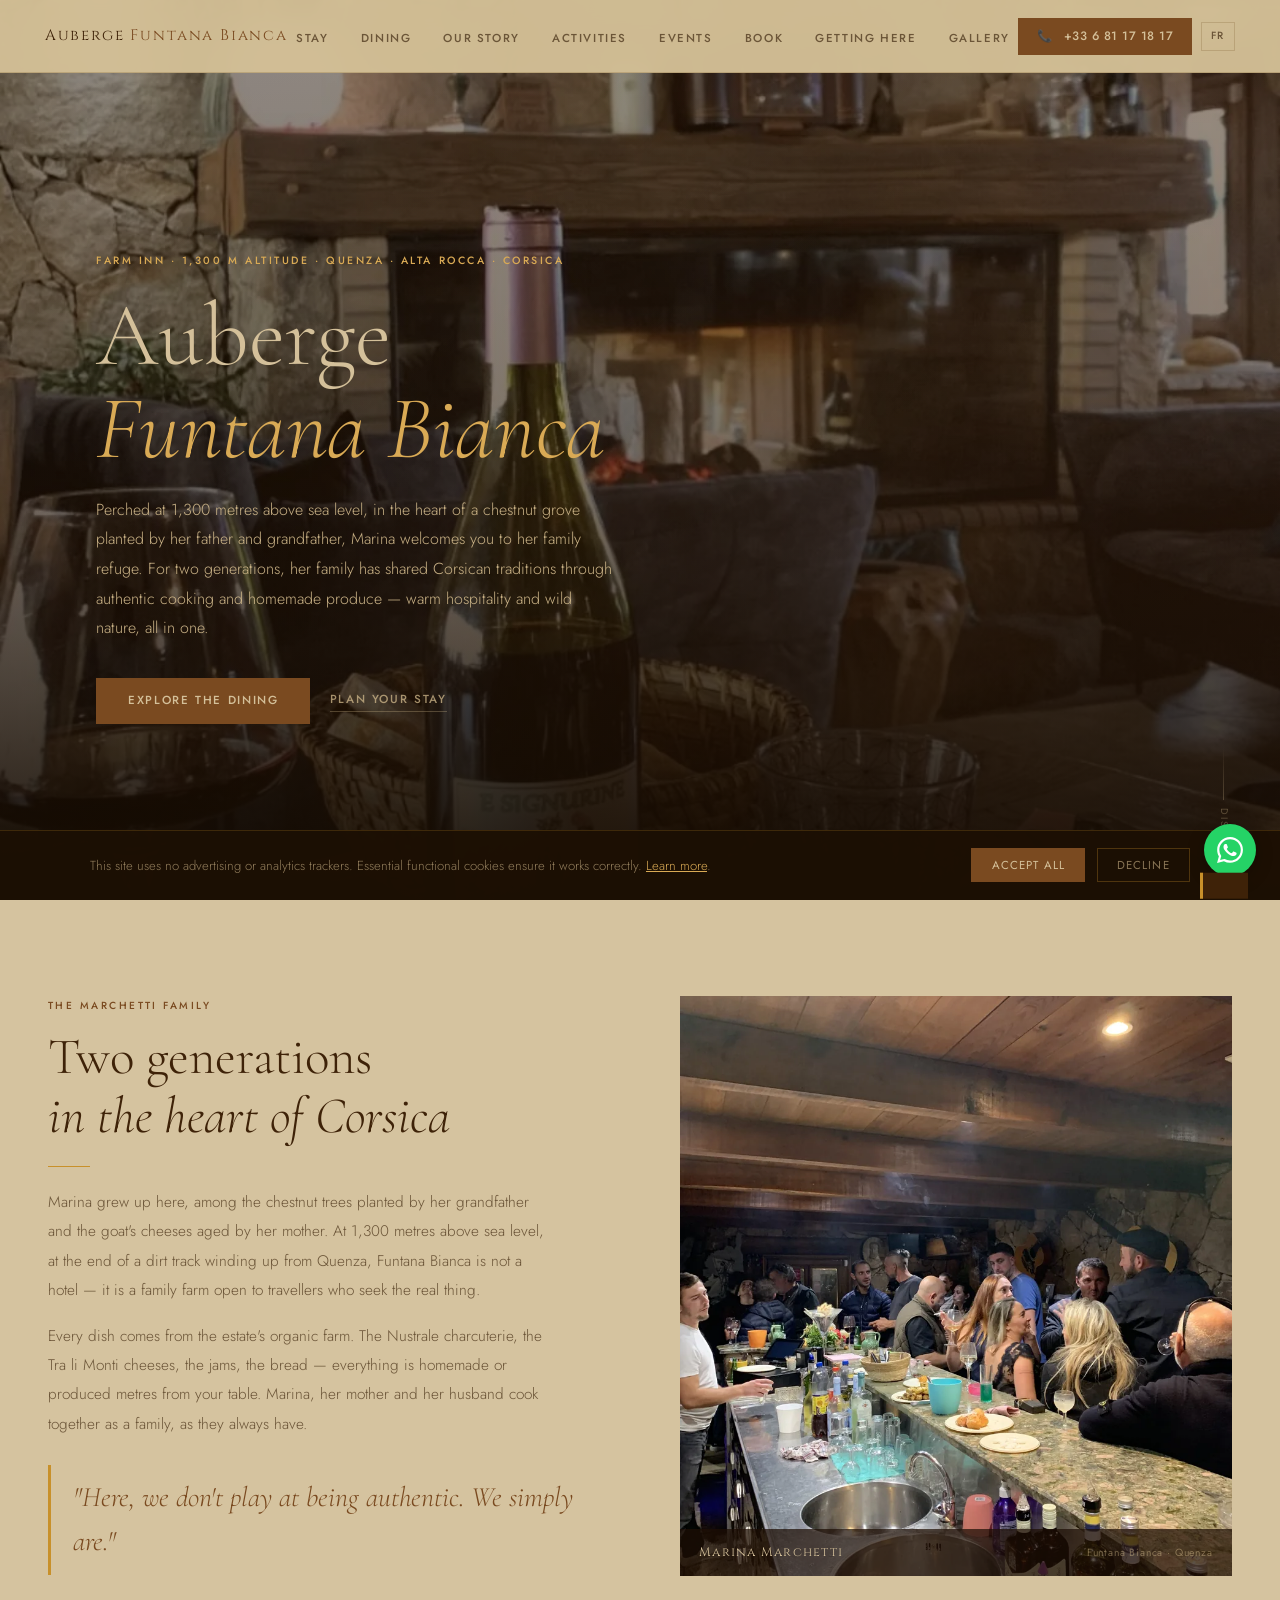
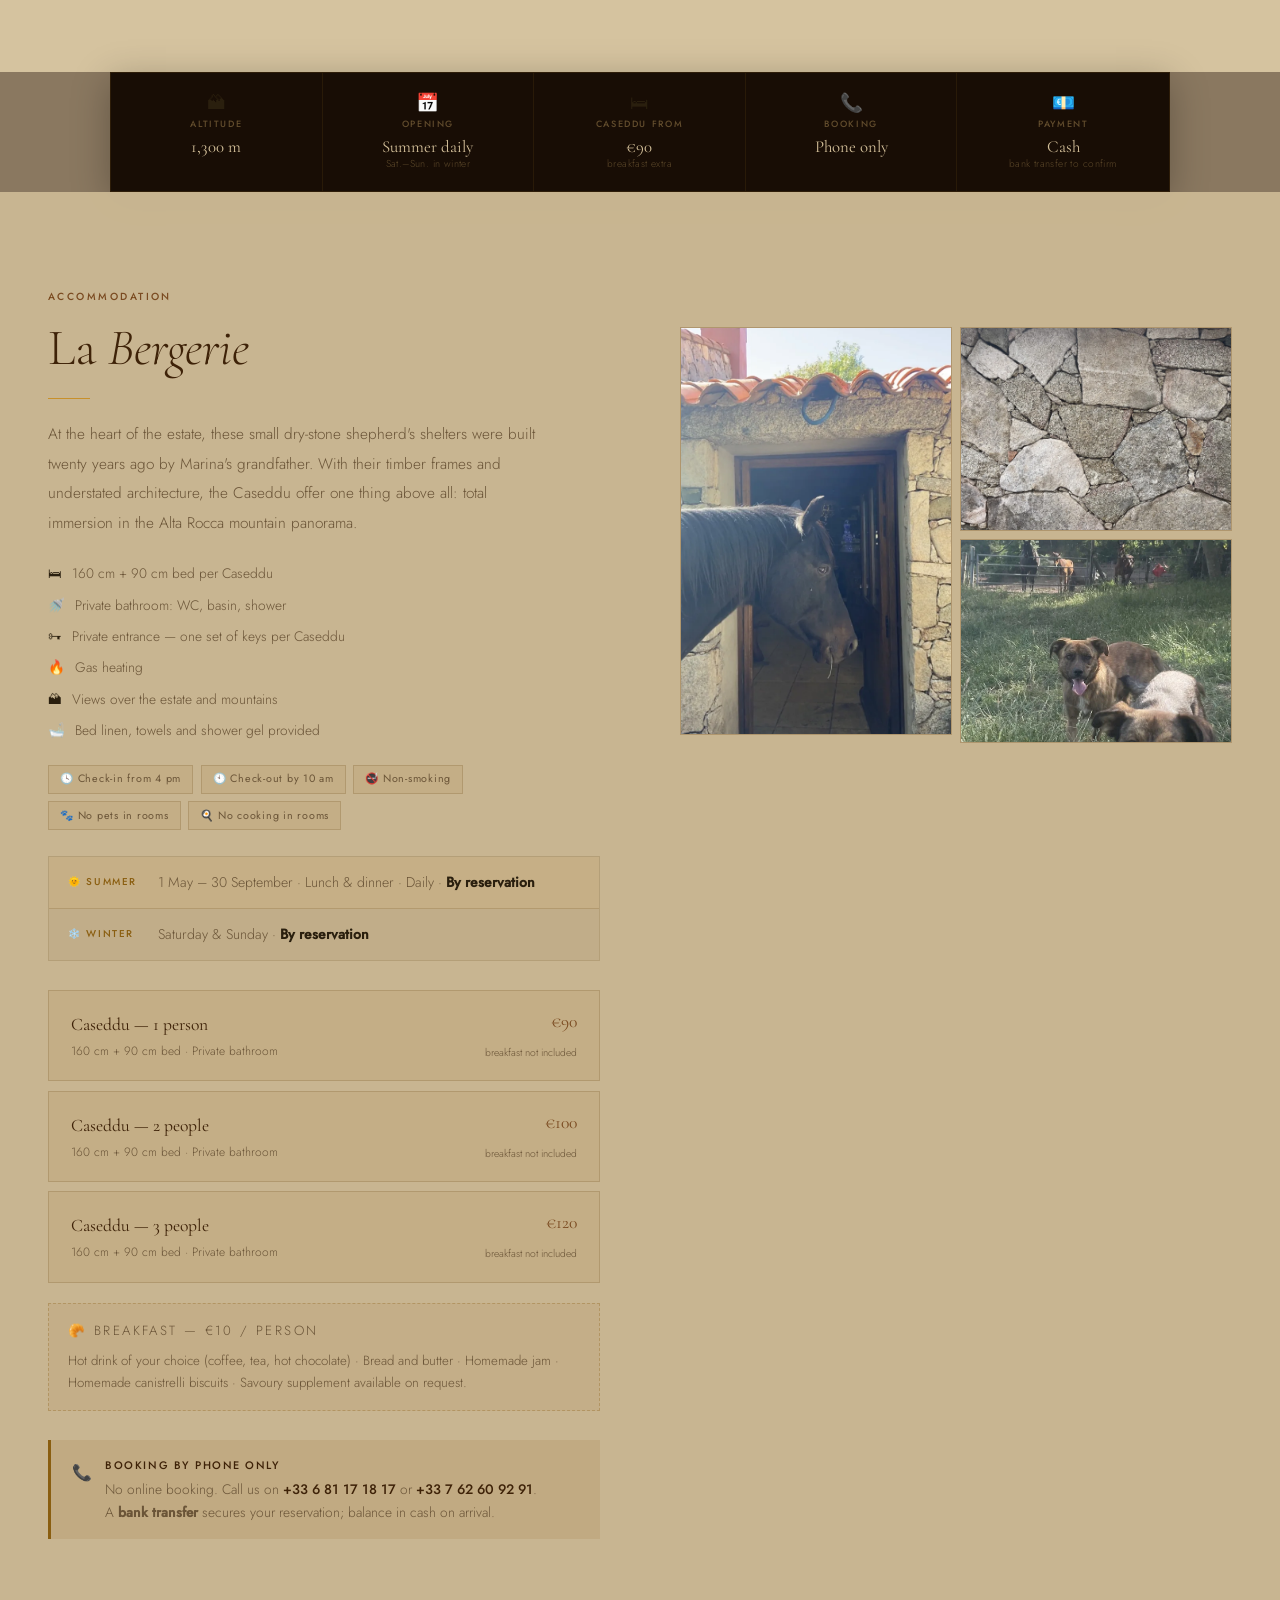
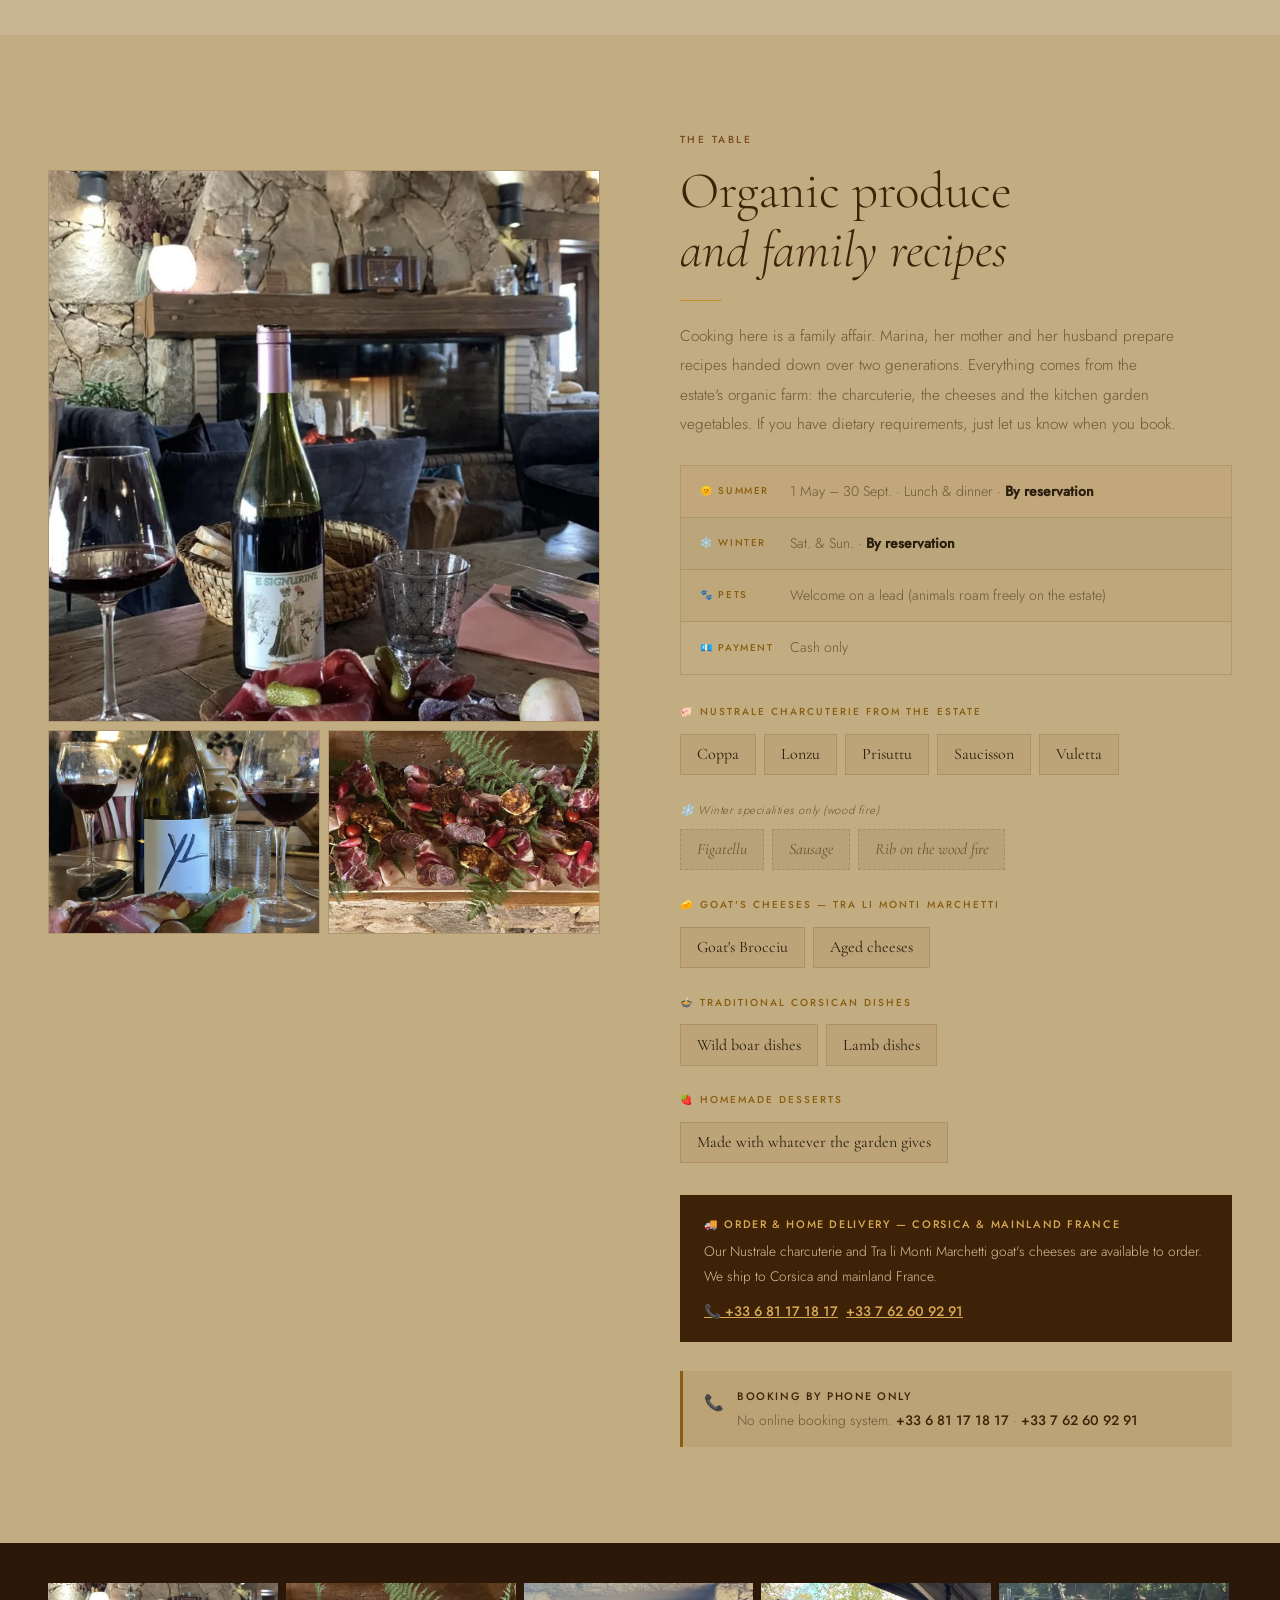
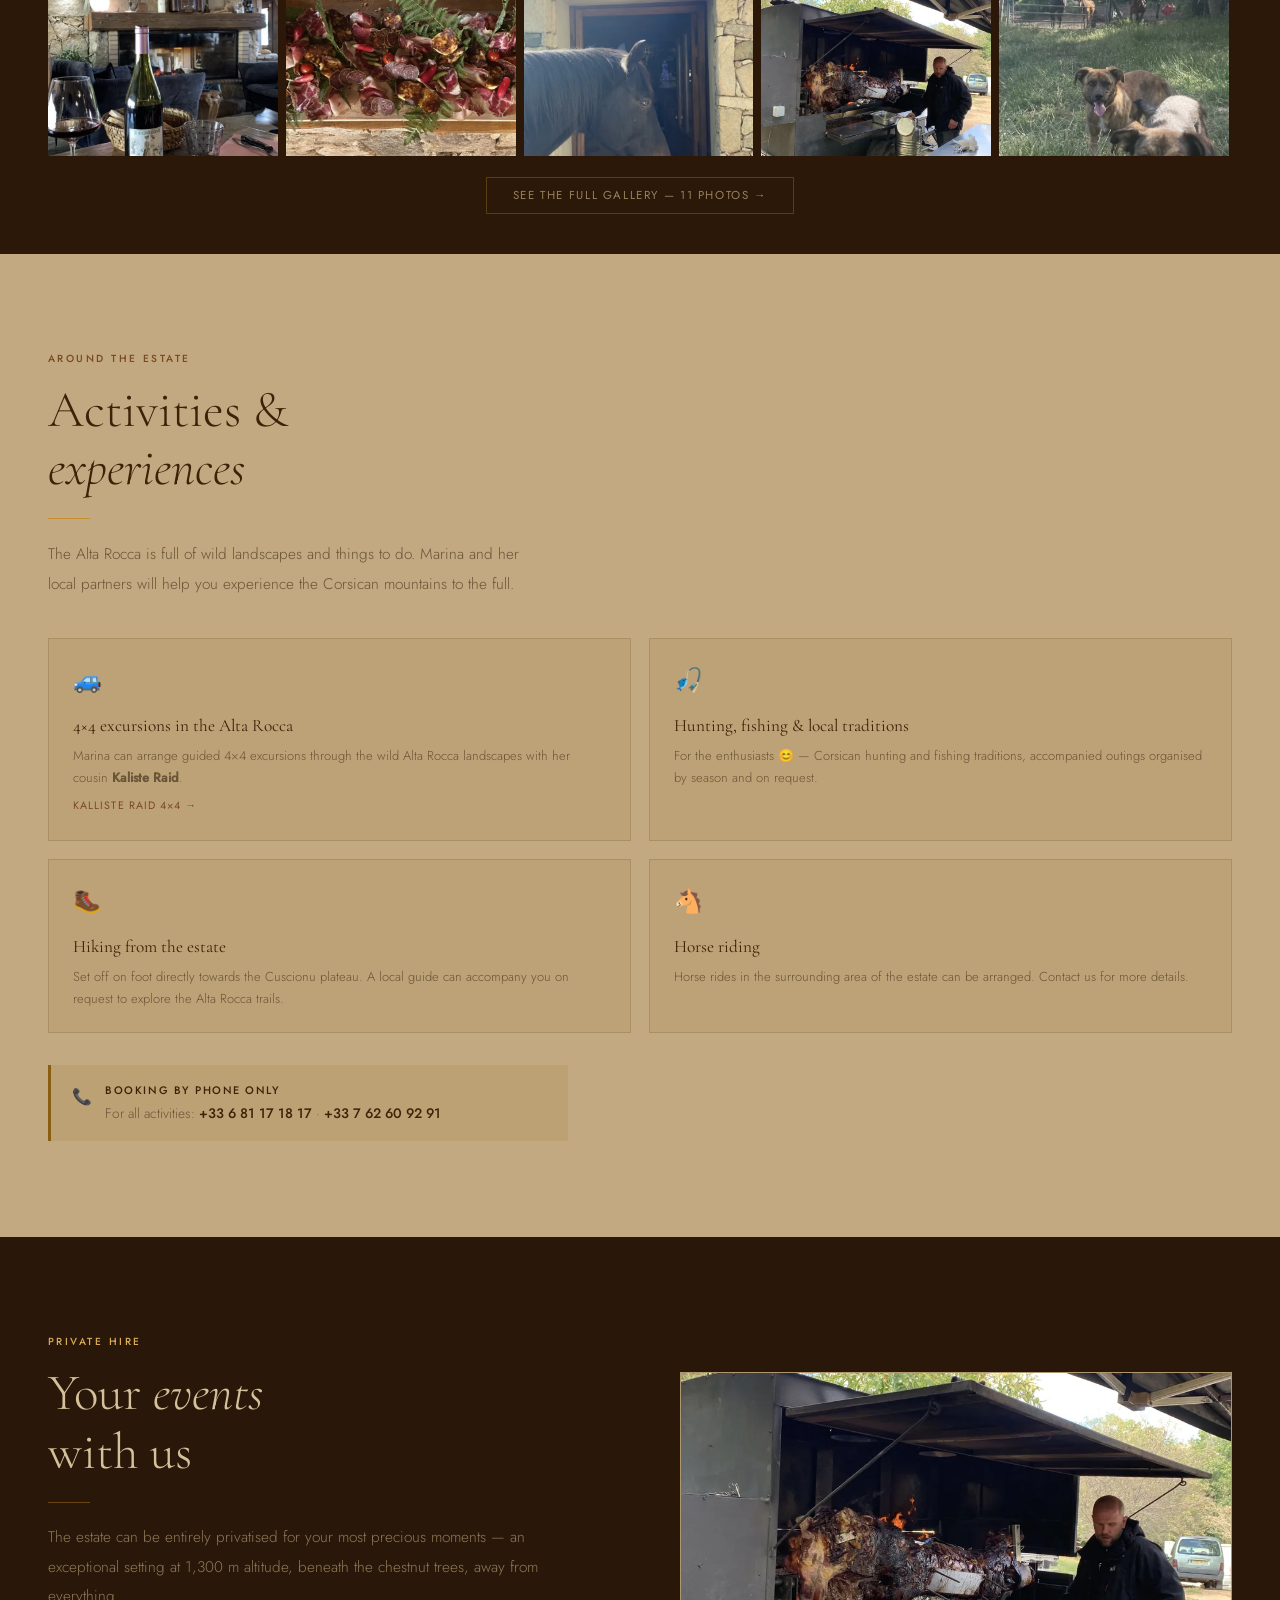
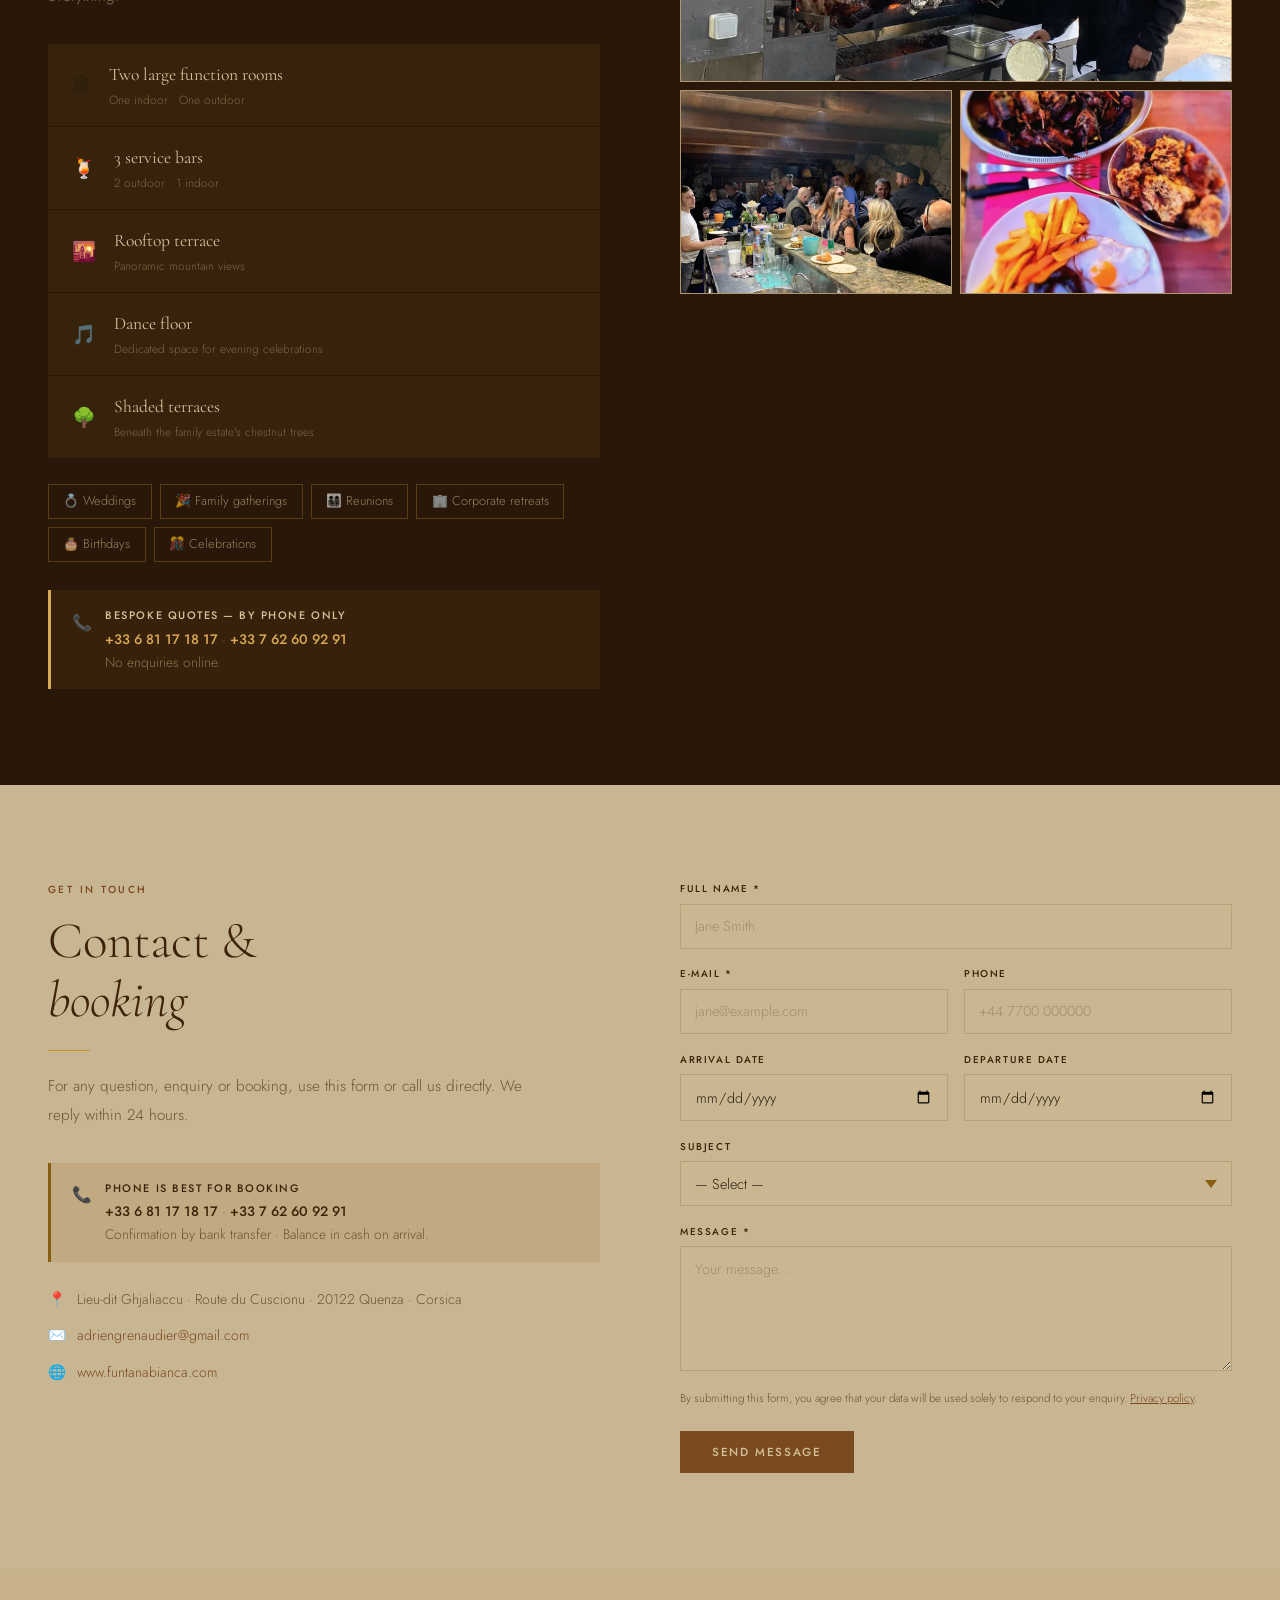
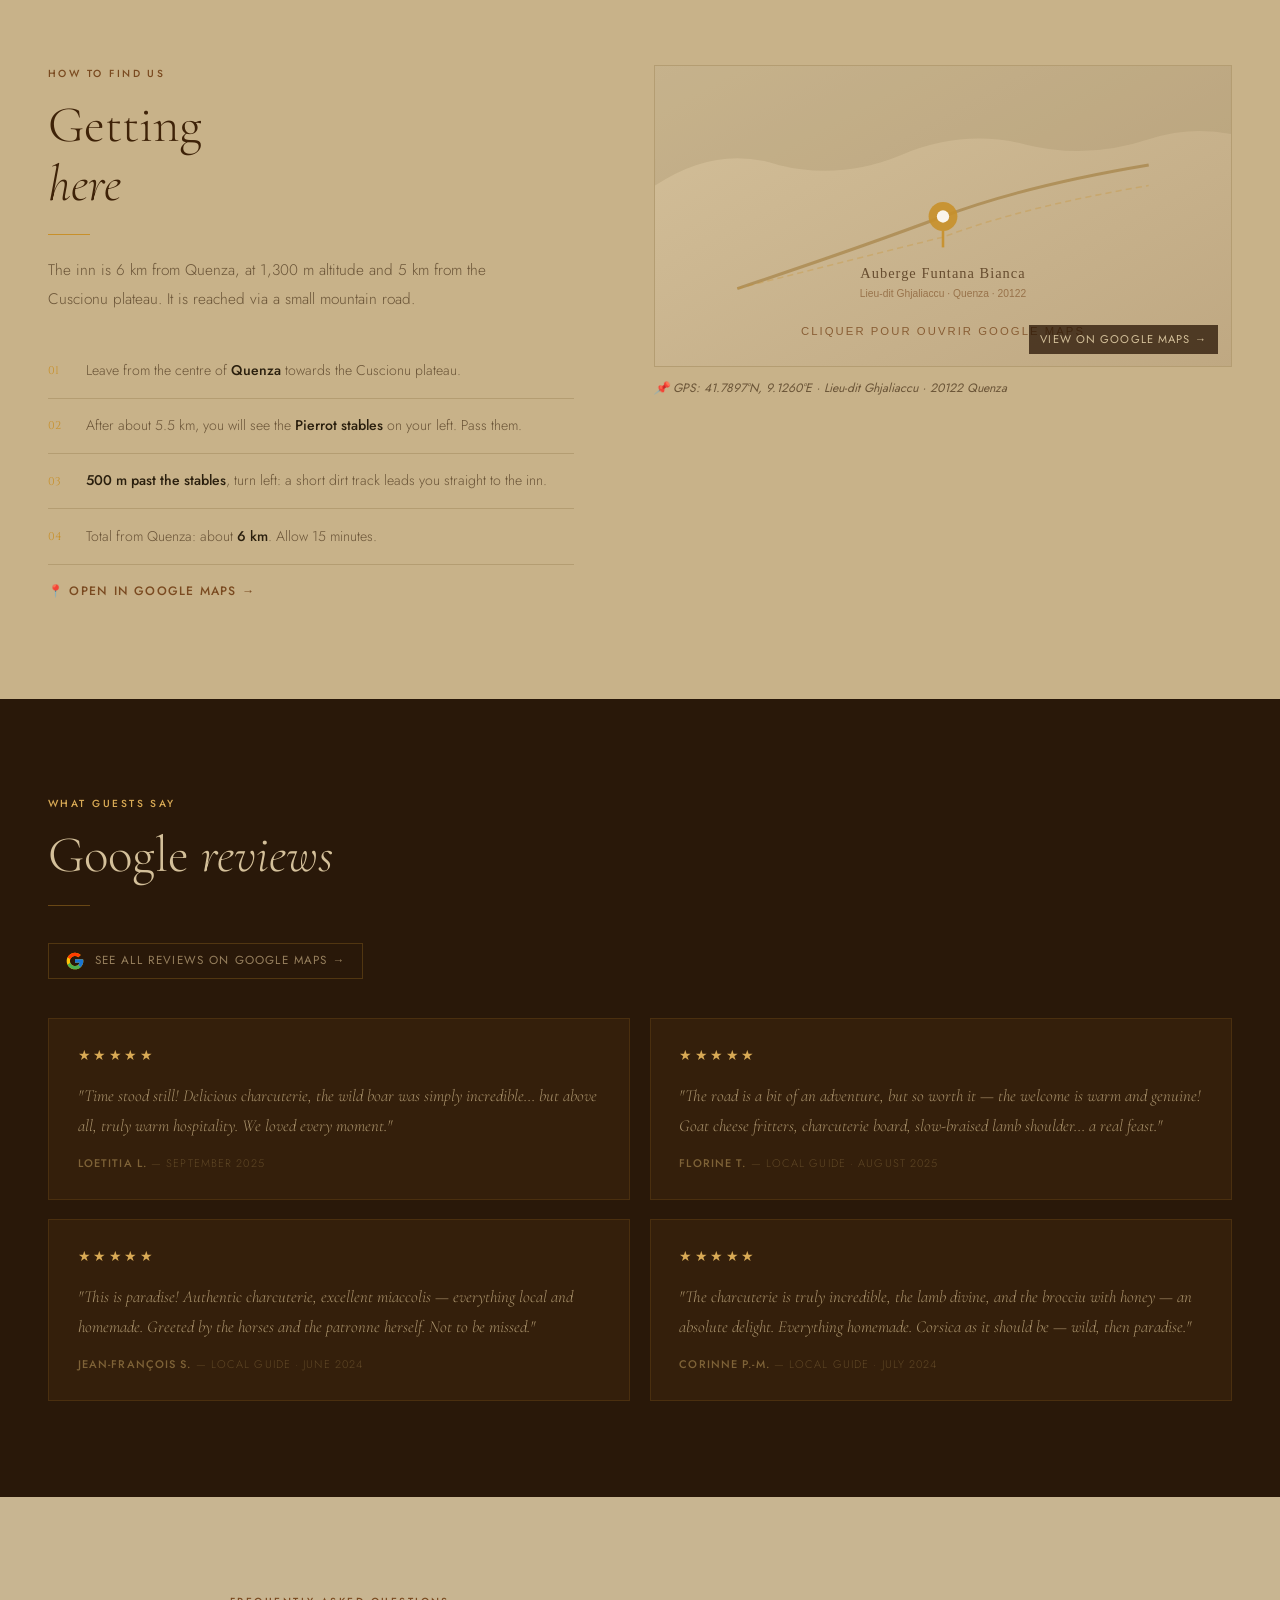
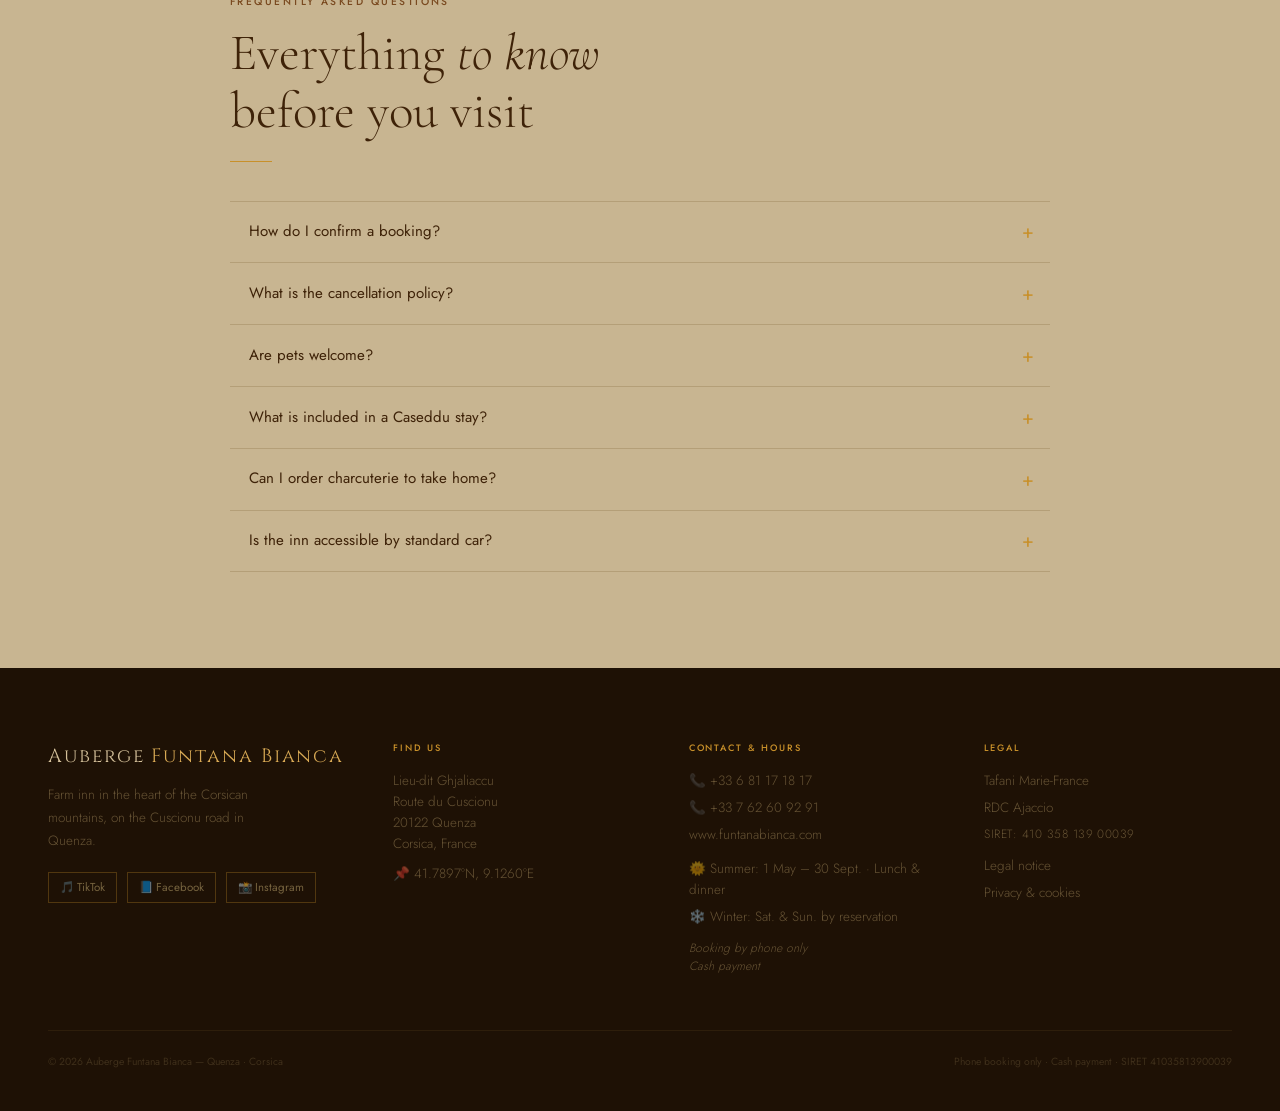
==== commit 12bc18c8: "Update domain from funtana-bianca.com to funtanabianca.com Replace all canonical URLs, hreflang, og:" ====
--- a/en/index.html
+++ b/en/index.html
@@ -7,24 +7,24 @@
   <title>Auberge Funtana Bianca — Farm Inn in Quenza, Corsica (Alta Rocca)</title>
   <meta name="description" content="Funtana Bianca farm inn in Quenza, southern Corsica. Guest rooms (Caseddu) at 1,300 m altitude, traditional Corsican family dining, Nustrale charcuterie, goat's milk cheeses, private events. Book: +33 6 81 17 18 17.">
   <meta name="robots" content="index, follow">
-  <link rel="canonical" href="https://www.funtana-bianca.com/en/">
-
-  <link rel="alternate" hreflang="fr" href="https://www.funtana-bianca.com/">
-  <link rel="alternate" hreflang="en" href="https://www.funtana-bianca.com/en/">
-  <link rel="alternate" hreflang="x-default" href="https://www.funtana-bianca.com/">
+  <link rel="canonical" href="https://www.funtanabianca.com/en/">
+
+  <link rel="alternate" hreflang="fr" href="https://www.funtanabianca.com/">
+  <link rel="alternate" hreflang="en" href="https://www.funtanabianca.com/en/">
+  <link rel="alternate" hreflang="x-default" href="https://www.funtanabianca.com/">
 
   <meta property="og:type" content="website">
-  <meta property="og:url" content="https://www.funtana-bianca.com/en/">
+  <meta property="og:url" content="https://www.funtanabianca.com/en/">
   <meta property="og:title" content="Auberge Funtana Bianca — Farm Inn in Quenza, Corsica">
   <meta property="og:description" content="At 1,300 m altitude, in the heart of the Alta Rocca. Family dining, Caseddu rooms, Nustrale charcuterie, private events.">
-  <meta property="og:image" content="https://www.funtana-bianca.com/assets/img/og-image.webp">
+  <meta property="og:image" content="https://www.funtanabianca.com/assets/img/og-image.webp">
   <meta property="og:locale" content="en_GB">
   <meta property="og:site_name" content="Auberge Funtana Bianca">
 
   <meta name="twitter:card" content="summary_large_image">
   <meta name="twitter:title" content="Auberge Funtana Bianca — Farm Inn in Quenza, Corsica">
   <meta name="twitter:description" content="At 1,300 m altitude, in the heart of the Alta Rocca. Family dining, Caseddu rooms, Nustrale charcuterie, private events.">
-  <meta name="twitter:image" content="https://www.funtana-bianca.com/assets/img/og-image.webp">
+  <meta name="twitter:image" content="https://www.funtanabianca.com/assets/img/og-image.webp">
 
   <link rel="icon" type="image/svg+xml" href="../favicon.svg">
   <link rel="stylesheet" href="../css/style.css">
@@ -36,7 +36,7 @@
     "name": "Auberge Funtana Bianca",
     "alternateName": "Funtana Bianca Farm Inn",
     "description": "Family farm inn at 1,300 m altitude in the heart of the Alta Rocca chestnut forest in Corsica. Guest rooms (Caseddu), traditional Corsican dining, Nustrale charcuterie and goat's milk cheeses, private events.",
-    "url": "https://www.funtana-bianca.com",
+    "url": "https://www.funtanabianca.com",
     "telephone": "+33681171817",
     "address": {
       "@type": "PostalAddress",
@@ -492,7 +492,7 @@
       <div class="contact-info">
         <div class="ci-row"><span class="ci-ico">📍</span><span>Lieu-dit Ghjaliaccu · Route du Cuscionu · 20122 Quenza · Corsica</span></div>
         <div class="ci-row"><span class="ci-ico">✉️</span><a href="mailto:adriengrenaudier@gmail.com">adriengrenaudier@gmail.com</a></div>
-        <div class="ci-row"><span class="ci-ico">🌐</span><a href="https://www.funtana-bianca.com" target="_blank" rel="noopener">www.funtana-bianca.com</a></div>
+        <div class="ci-row"><span class="ci-ico">🌐</span><a href="https://www.funtanabianca.com" target="_blank" rel="noopener">www.funtanabianca.com</a></div>
       </div>
     </div>
 
@@ -691,7 +691,7 @@
       <h4>Contact &amp; hours</h4>
       <a href="tel:+33681171817">📞 +33 6 81 17 18 17</a>
       <a href="tel:+33762609291">📞 +33 7 62 60 92 91</a>
-      <a href="https://www.funtana-bianca.com" target="_blank" rel="noopener" style="margin-top:0.4rem;">www.funtana-bianca.com</a>
+      <a href="https://www.funtanabianca.com" target="_blank" rel="noopener" style="margin-top:0.4rem;">www.funtanabianca.com</a>
       <p style="margin-top:0.8rem;">🌞 Summer: 1 May – 30 Sept. · Lunch &amp; dinner</p>
       <p>❄️ Winter: Sat. &amp; Sun. by reservation</p>
       <p style="margin-top:0.7rem;font-size:0.75rem;font-style:italic;">Booking by phone only<br>Cash payment</p>
